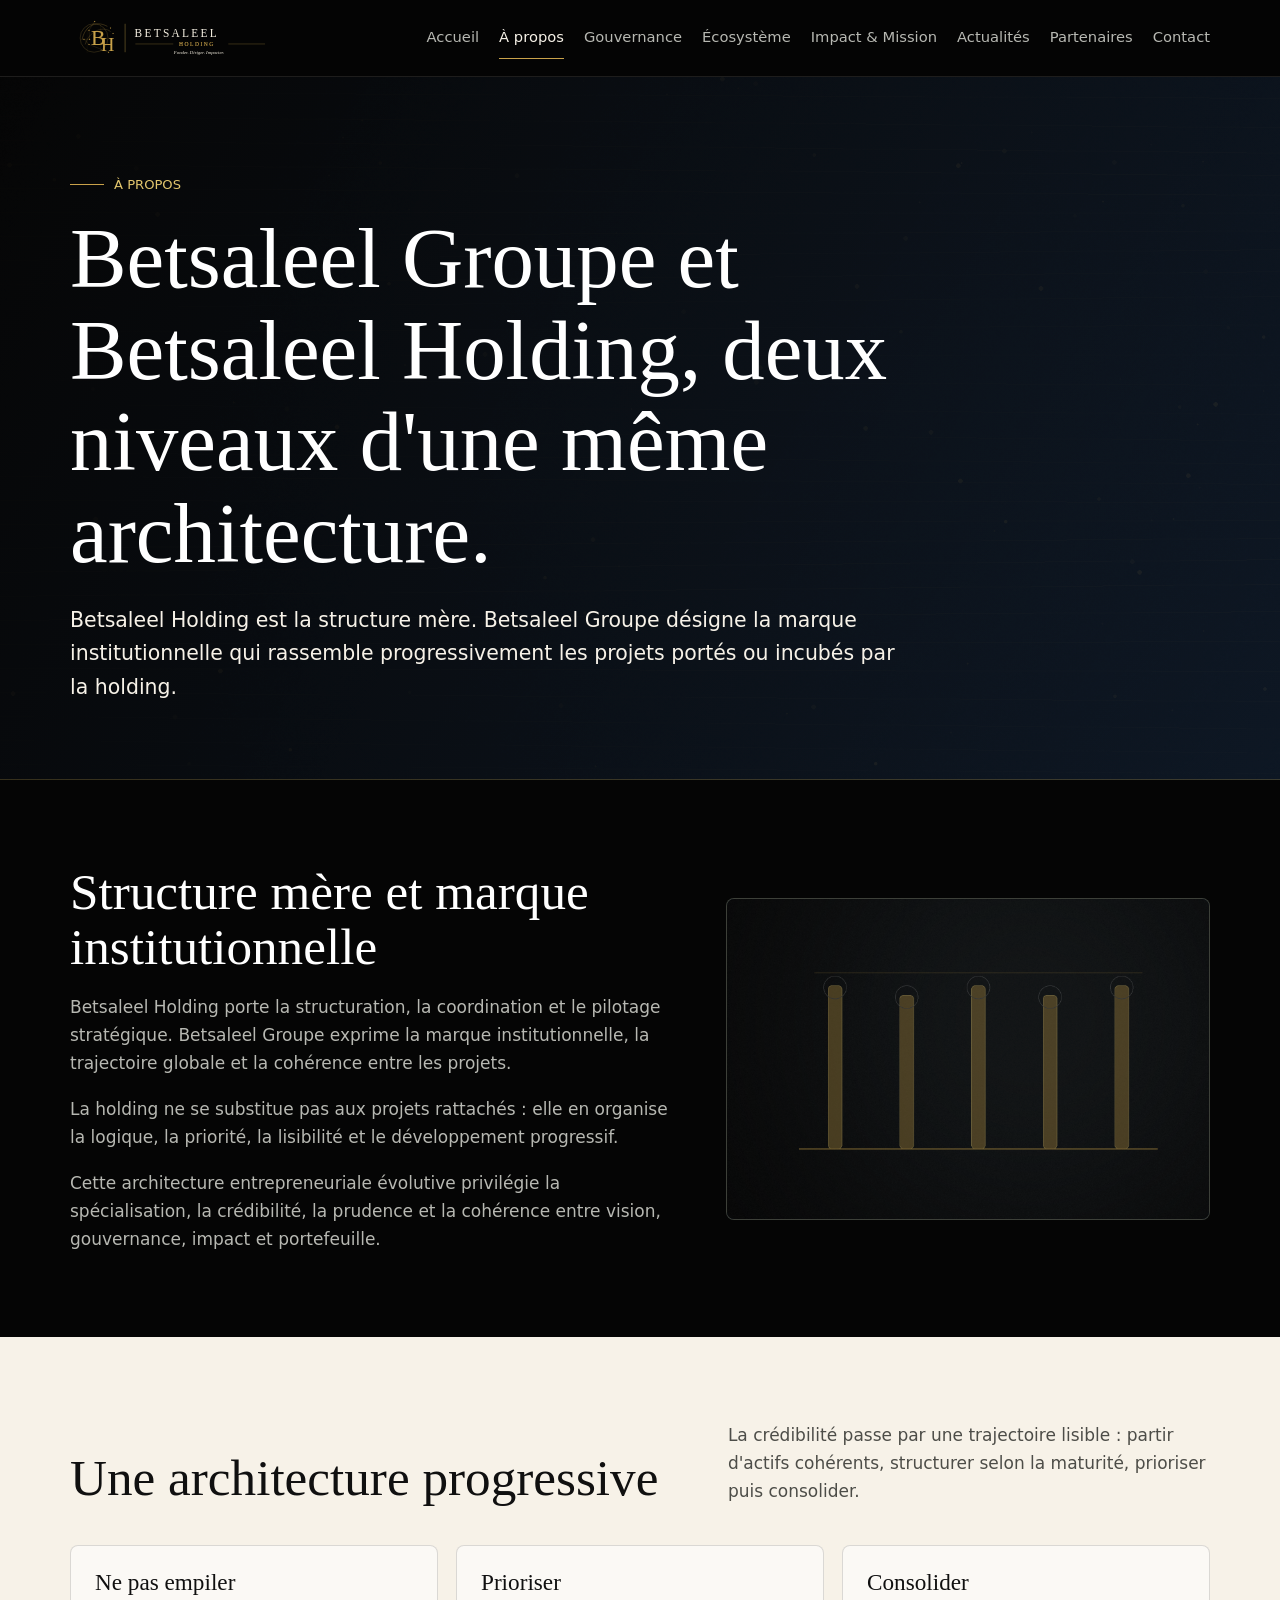
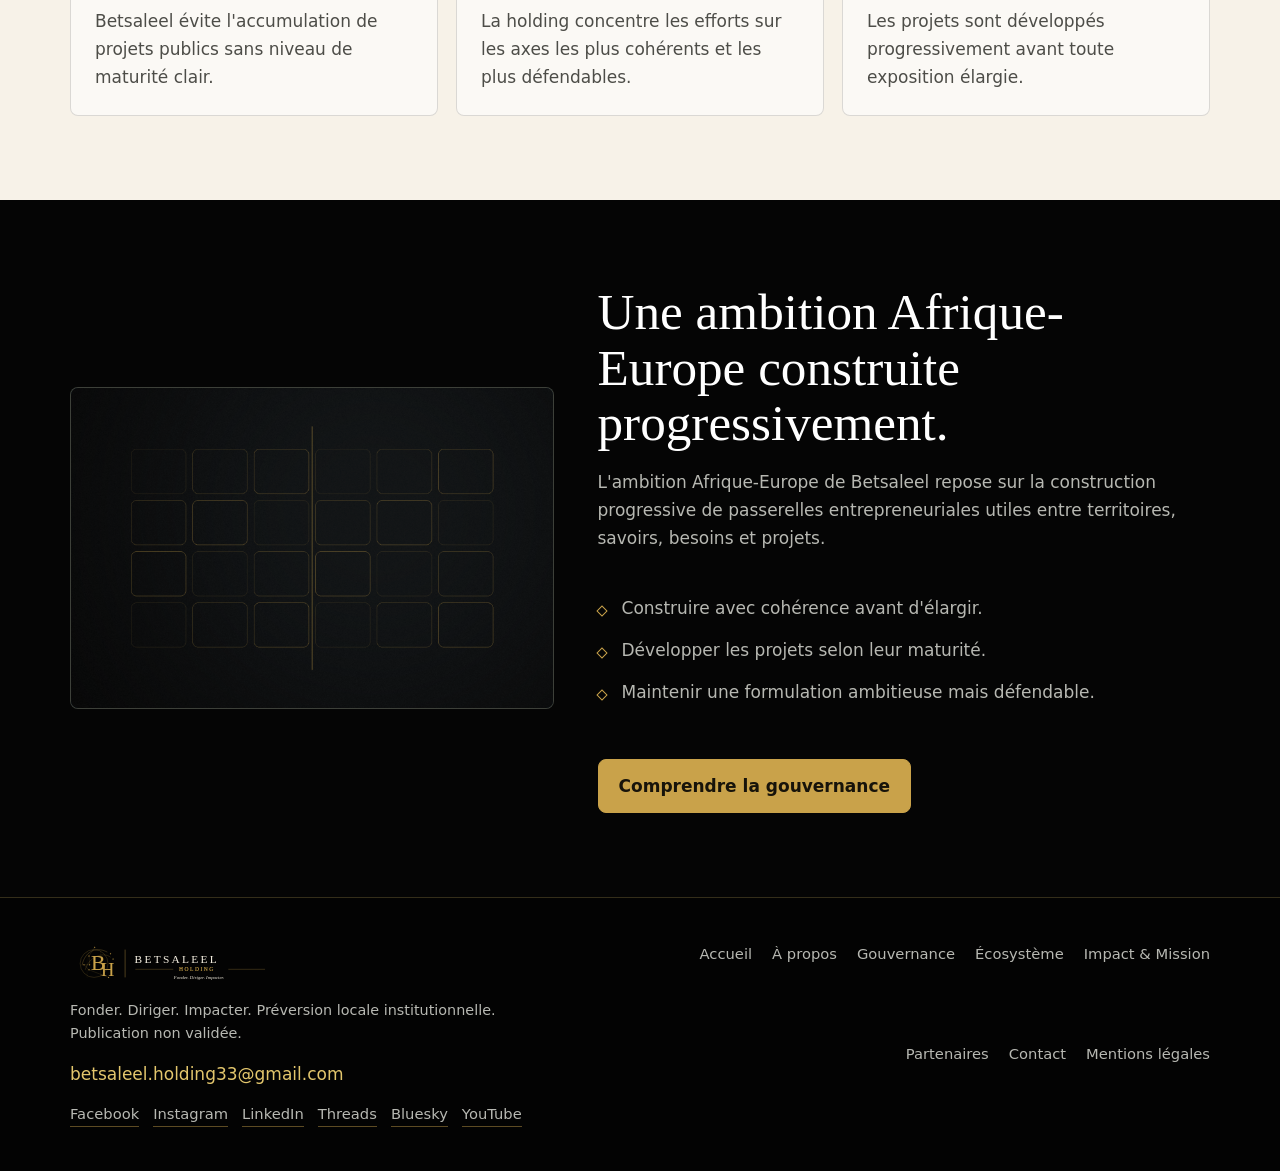
==== a-propos.html @ 2a0a74dc "Enhance Betsaleel institutional method and governance" ====
<!doctype html>
<html lang="fr">
<head>
  <meta charset="utf-8">
  <meta name="viewport" content="width=device-width, initial-scale=1">
  <meta name="robots" content="noindex, nofollow">
  <meta name="description" content="Presentation de Betsaleel Holding, structure mere, et de Betsaleel Groupe, marque institutionnelle rassemblant progressivement les projets portes ou incubes.">
  <title>À propos | Betsaleel Groupe & Holding</title>
  <link rel="icon" href="favicon.ico" sizes="any">
  <link rel="icon" type="image/png" sizes="32x32" href="assets/img/brand/favicon-32.png">
  <link rel="icon" type="image/png" sizes="48x48" href="assets/img/brand/favicon-48.png">
  <link rel="apple-touch-icon" href="assets/img/brand/apple-touch-icon.png">
  <meta property="og:type" content="website">
  <meta property="og:title" content="À propos | Betsaleel Groupe & Holding">
  <meta property="og:description" content="Presentation de Betsaleel Holding, structure mere, et de Betsaleel Groupe, marque institutionnelle rassemblant progressivement les projets portes ou incubes.">
  <meta property="og:image" content="assets/img/brand/og-image-betsaleel.png">
  <link rel="stylesheet" href="assets/css/style.css">
</head>
<body>
  <header class="site-header">
    <div class="nav-shell">
      <a class="brand brand-image" href="index.html" aria-label="Accueil Betsaleel Holding">
        <img class="brand-logo" src="assets/img/brand/betsaleel-logo-horizontal.svg" alt="Betsaleel Holding">
      </a>
      <button class="nav-toggle" type="button" aria-expanded="false" aria-controls="site-nav" aria-label="Ouvrir la navigation"><span></span></button>
      <nav class="site-nav" id="site-nav" aria-label="Navigation principale">
        <a href="index.html">Accueil</a>
        <a href="a-propos.html" aria-current="page">À propos</a>
        <a href="gouvernance.html">Gouvernance</a>
        <a href="ecosysteme.html">Écosystème</a>
        <a href="impact-mission.html">Impact & Mission</a>
        <a href="actualites.html">Actualités</a>
        <a href="partenaires.html">Partenaires</a>
        <a href="contact.html">Contact</a>
      </nav>
    </div>
  </header>
  <main>
    <section class="page-hero">
      <div class="page-hero-inner">
        <p class="eyebrow">À propos</p>
        <h1>Betsaleel Groupe et Betsaleel Holding, deux niveaux d'une même architecture.</h1>
        <p class="lead">Betsaleel Holding est la structure mère. Betsaleel Groupe désigne la marque institutionnelle qui rassemble progressivement les projets portés ou incubés par la holding.</p>
      </div>
    </section>
    <section class="section">
      <div class="section-inner split">
        <div class="stack">
          <h2>Structure mère et marque institutionnelle</h2>
          <p class="muted">Betsaleel Holding porte la structuration, la coordination et le pilotage stratégique. Betsaleel Groupe exprime la marque institutionnelle, la trajectoire globale et la cohérence entre les projets.</p>
          <p class="muted">La holding ne se substitue pas aux projets rattachés : elle en organise la logique, la priorité, la lisibilité et le développement progressif.</p>
          <p class="muted">Cette architecture entrepreneuriale évolutive privilégie la spécialisation, la crédibilité, la prudence et la cohérence entre vision, gouvernance, impact et portefeuille.</p>
        </div>
        <div class="visual"><img src="assets/img/betsaleel_gouvernance.png" alt="Illustration abstraite de gouvernance et de structure"></div>
      </div>
    </section>
    <section class="section light">
      <div class="section-inner">
        <div class="section-head">
          <h2>Une architecture progressive</h2>
          <p>La crédibilité passe par une trajectoire lisible : partir d'actifs cohérents, structurer selon la maturité, prioriser puis consolider.</p>
        </div>
        <div class="grid three">
          <article class="card"><h3>Ne pas empiler</h3><p class="muted">Betsaleel évite l'accumulation de projets publics sans niveau de maturité clair.</p></article>
          <article class="card"><h3>Prioriser</h3><p class="muted">La holding concentre les efforts sur les axes les plus cohérents et les plus défendables.</p></article>
          <article class="card"><h3>Consolider</h3><p class="muted">Les projets sont développés progressivement avant toute exposition élargie.</p></article>
        </div>
      </div>
    </section>
    <section class="section">
      <div class="section-inner split reverse">
        <div class="visual"><img src="assets/img/betsaleel_ecosysteme_abstrait_02.png" alt="Composition abstraite evoquant des passerelles entre territoires"></div>
        <div class="stack">
          <h2>Une ambition Afrique-Europe construite progressivement.</h2>
          <p class="muted">L'ambition Afrique-Europe de Betsaleel repose sur la construction progressive de passerelles entrepreneuriales utiles entre territoires, savoirs, besoins et projets.</p>
          <ul class="list">
            <li>Construire avec cohérence avant d'élargir.</li>
            <li>Développer les projets selon leur maturité.</li>
            <li>Maintenir une formulation ambitieuse mais défendable.</li>
          </ul>
          <div class="actions"><a class="button" href="gouvernance.html">Comprendre la gouvernance</a></div>
        </div>
      </div>
    </section>
  </main>
  <footer class="site-footer">
    <div class="footer-inner">
      <div class="footer-identity">
        <div class="brand brand-image">
          <img class="brand-logo" src="assets/img/brand/betsaleel-logo-horizontal.svg" alt="Betsaleel Holding">
        </div>
        <p class="small">Fonder. Diriger. Impacter. Préversion locale institutionnelle. Publication non validée.</p>
        <p class="footer-email"><a href="mailto:betsaleel.holding33@gmail.com">betsaleel.holding33@gmail.com</a></p>
        <nav class="social-links" aria-label="Réseaux sociaux Betsaleel Holding">
          <a href="https://www.facebook.com/profile.php?id=61575906321228" target="_blank" rel="noopener noreferrer">Facebook</a>
          <a href="https://www.instagram.com/betsaleel.holding/" target="_blank" rel="noopener noreferrer">Instagram</a>
          <a href="https://www.linkedin.com/in/betsaleel-holding-5149a2362/" target="_blank" rel="noopener noreferrer">LinkedIn</a>
          <a href="https://www.threads.com/@betsaleel.holding" target="_blank" rel="noopener noreferrer">Threads</a>
          <a href="https://bsky.app/profile/betsaleelholding33.bsky.social" target="_blank" rel="noopener noreferrer">Bluesky</a>
          <a href="https://www.youtube.com/@BETSALEELHOLDING" target="_blank" rel="noopener noreferrer">YouTube</a>
        </nav>
      </div>
      <nav class="footer-links" aria-label="Navigation de pied de page">
        <a href="index.html">Accueil</a>
        <a href="a-propos.html">À propos</a>
        <a href="gouvernance.html">Gouvernance</a>
        <a href="ecosysteme.html">Écosystème</a>
        <a href="impact-mission.html">Impact & Mission</a>
        <a href="partenaires.html">Partenaires</a>
        <a href="contact.html">Contact</a>
        <a href="mentions-legales.html">Mentions légales</a>
      </nav>
    </div>
  </footer>
  <script src="assets/js/main.js"></script>
</body>
</html>
---- assets/css/style.css ----
:root {
  --black: #050505;
  --graphite: #101114;
  --graphite-soft: #17191d;
  --gold: #c9a24a;
  --gold-light: #e3c66d;
  --ivory: #f7f2e8;
  --white: #ffffff;
  --silver: #b7b8b2;
  --sand: #d8c79a;
  --blue-night: #0e1a2a;
  --blue-sea: #12314a;
  --line: rgba(227, 198, 109, 0.22);
  --max: 1180px;
  --radius: 8px;
}

*,
*::before,
*::after {
  box-sizing: border-box;
}

html {
  scroll-behavior: smooth;
  width: 100%;
  max-width: 100%;
}

body {
  margin: 0;
  width: 100%;
  max-width: 100%;
  background: var(--black);
  color: var(--ivory);
  font-family: Inter, ui-sans-serif, system-ui, -apple-system, BlinkMacSystemFont, "Segoe UI", sans-serif;
  font-size: 17px;
  line-height: 1.65;
}

img {
  display: block;
  max-width: 100%;
}

a {
  color: inherit;
  text-decoration: none;
}

a:focus-visible,
button:focus-visible {
  outline: 2px solid var(--gold-light);
  outline-offset: 4px;
}

.site-header {
  position: sticky;
  top: 0;
  z-index: 20;
  border-bottom: 1px solid rgba(247, 242, 232, 0.1);
  background: rgba(5, 5, 5, 0.9);
  backdrop-filter: blur(18px);
}

.nav-shell {
  width: min(var(--max), 100%);
  min-height: 76px;
  margin: 0 auto;
  padding-inline: 20px;
  display: flex;
  align-items: center;
  justify-content: space-between;
  gap: 22px;
}

.brand {
  display: inline-flex;
  align-items: center;
  gap: 10px;
  min-width: 178px;
}

.brand-image {
  min-width: 210px;
}

.brand-logo {
  width: min(228px, 52vw);
  height: auto;
  max-height: 58px;
  object-fit: contain;
}

.brand strong {
  font-family: Georgia, "Times New Roman", serif;
  color: var(--white);
  font-size: 1.18rem;
  line-height: 1.1;
}

.brand span {
  color: var(--gold-light);
  font-size: 0.72rem;
  letter-spacing: 0;
  text-transform: uppercase;
}

.site-nav {
  display: flex;
  align-items: center;
  justify-content: flex-end;
  gap: 20px;
  min-width: 0;
  color: var(--silver);
  font-size: 0.92rem;
}

.site-nav a {
  padding: 8px 0;
  border-bottom: 1px solid transparent;
}

.site-nav a:hover,
.site-nav a[aria-current="page"] {
  color: var(--ivory);
  border-color: var(--gold);
}

.nav-toggle {
  display: none;
  width: 42px;
  height: 42px;
  border: 1px solid var(--line);
  border-radius: var(--radius);
  background: var(--graphite);
  color: var(--ivory);
  cursor: pointer;
}

.nav-toggle span,
.nav-toggle::before,
.nav-toggle::after {
  content: "";
  display: block;
  width: 18px;
  height: 2px;
  margin: 4px auto;
  background: var(--gold-light);
}

.hero {
  position: relative;
  min-height: calc(100svh - 76px);
  display: grid;
  align-items: center;
  overflow: hidden;
  border-bottom: 1px solid var(--line);
}

.hero::before {
  content: "";
  position: absolute;
  inset: 0;
  background:
    linear-gradient(90deg, rgba(5, 5, 5, 0.92), rgba(5, 5, 5, 0.58), rgba(5, 5, 5, 0.28)),
    linear-gradient(180deg, rgba(5, 5, 5, 0.2), rgba(5, 5, 5, 0.88)),
    var(--hero-image, none) center / cover no-repeat;
}

.hero-inner,
.page-hero-inner,
.section-inner {
  width: min(var(--max), 100%);
  margin: 0 auto;
  padding-inline: 20px;
  min-width: 0;
}

.hero-inner {
  position: relative;
  z-index: 1;
  padding: 84px 20px 104px;
}

.eyebrow {
  display: inline-flex;
  align-items: center;
  gap: 10px;
  margin: 0 0 18px;
  color: var(--gold-light);
  font-size: 0.82rem;
  text-transform: uppercase;
}

.eyebrow::before {
  content: "";
  width: 34px;
  height: 1px;
  background: var(--gold);
}

h1,
h2,
h3 {
  margin: 0;
  font-family: Georgia, "Times New Roman", serif;
  font-weight: 500;
  line-height: 1.08;
  color: var(--white);
  overflow-wrap: break-word;
}

h1 {
  max-width: 850px;
  font-size: clamp(2.6rem, 7vw, 5.3rem);
}

h2 {
  font-size: clamp(2rem, 4vw, 3.3rem);
}

h3 {
  font-size: 1.45rem;
}

p {
  margin: 0;
  overflow-wrap: break-word;
}

.lead {
  max-width: 760px;
  margin-top: 24px;
  color: var(--ivory);
  font-size: clamp(1.06rem, 2vw, 1.28rem);
}

.muted {
  color: var(--silver);
}

.actions {
  display: flex;
  flex-wrap: wrap;
  gap: 14px;
  margin-top: 34px;
  min-width: 0;
  max-width: 100%;
}

.button {
  display: inline-flex;
  align-items: center;
  justify-content: center;
  min-height: 48px;
  padding: 12px 20px;
  border: 1px solid var(--gold);
  border-radius: var(--radius);
  background: var(--gold);
  color: #17130a;
  font-weight: 700;
  text-align: center;
  overflow-wrap: anywhere;
  transition: background-color 180ms ease, border-color 180ms ease, color 180ms ease, transform 180ms ease;
}

.button.secondary {
  background: rgba(5, 5, 5, 0.42);
  color: var(--ivory);
}

.button:hover {
  border-color: var(--gold-light);
  background: var(--gold-light);
  color: #17130a;
  transform: translateY(-1px);
}

.page-hero {
  position: relative;
  overflow: hidden;
  border-bottom: 1px solid var(--line);
  background:
    linear-gradient(120deg, rgba(5, 5, 5, 0.95), rgba(14, 26, 42, 0.78)),
    var(--page-image, url("../img/betsaleel_texture_noir_or.png")) center / cover no-repeat;
}

.page-hero-inner {
  padding: 88px 20px 74px;
}

.page-hero .lead {
  max-width: 840px;
}

.section {
  padding: 84px 0;
}

.section.alt {
  background: var(--graphite);
}

.section.light {
  background: var(--ivory);
  color: #161616;
}

.section.light h2,
.section.light h3 {
  color: #101010;
}

.section.light .muted {
  color: #4d4d48;
}

.section-head {
  display: grid;
  grid-template-columns: minmax(0, 0.9fr) minmax(260px, 0.7fr);
  gap: 38px;
  align-items: end;
  margin-bottom: 40px;
  min-width: 0;
}

.section-head p {
  color: var(--silver);
}

.section.light .section-head p {
  color: #4d4d48;
}

.grid {
  display: grid;
  gap: 18px;
  min-width: 0;
}

.grid.three {
  grid-template-columns: repeat(3, minmax(0, 1fr));
}

.grid.two {
  grid-template-columns: repeat(2, minmax(0, 1fr));
}

.card,
.status-card {
  min-height: 100%;
  min-width: 0;
  border: 1px solid var(--line);
  border-radius: var(--radius);
  background: linear-gradient(180deg, rgba(255, 255, 255, 0.045), rgba(255, 255, 255, 0.018));
  padding: 24px;
  transition: border-color 180ms ease, transform 180ms ease, background-color 180ms ease;
}

.card:hover,
.status-card:hover {
  border-color: rgba(227, 198, 109, 0.42);
  transform: translateY(-2px);
}

.section.light .card,
.section.light .status-card {
  border-color: rgba(16, 16, 16, 0.14);
  background: rgba(255, 255, 255, 0.55);
}

.card img.icon {
  width: 42px;
  height: 42px;
  margin-bottom: 18px;
}

.card h3,
.status-card h3 {
  margin-bottom: 12px;
}

.status {
  display: inline-flex;
  width: fit-content;
  margin-bottom: 16px;
  padding: 5px 10px;
  border: 1px solid rgba(201, 162, 74, 0.45);
  border-radius: 999px;
  color: var(--gold-light);
  font-size: 0.78rem;
  text-transform: uppercase;
}

.section.light .status {
  color: #5c4613;
  background: rgba(201, 162, 74, 0.14);
}

.split {
  display: grid;
  grid-template-columns: minmax(0, 0.95fr) minmax(320px, 0.75fr);
  gap: 44px;
  align-items: center;
  min-width: 0;
}

.split.reverse {
  grid-template-columns: minmax(320px, 0.75fr) minmax(0, 0.95fr);
}

.visual {
  overflow: hidden;
  min-width: 0;
  border: 1px solid var(--line);
  border-radius: var(--radius);
  background: var(--blue-night);
}

.visual img {
  width: 100%;
  min-height: 320px;
  object-fit: cover;
}

.stack {
  display: grid;
  gap: 18px;
  min-width: 0;
}

.list {
  display: grid;
  gap: 14px;
  margin: 24px 0 0;
  padding: 0;
  list-style: none;
}

.list li {
  position: relative;
  padding-left: 24px;
  color: var(--silver);
}

.section.light .list li {
  color: #4d4d48;
}

.list li::before {
  content: "";
  position: absolute;
  top: 0.72em;
  left: 0;
  width: 8px;
  height: 8px;
  border: 1px solid var(--gold);
  transform: rotate(45deg);
}

.process {
  display: flex;
  flex-wrap: wrap;
  gap: 10px;
  margin: 18px 0 0;
  padding: 0;
  list-style: none;
  counter-reset: process;
}

.process li {
  counter-increment: process;
  display: inline-flex;
  align-items: center;
  gap: 9px;
  min-width: 0;
  padding: 8px 12px;
  border: 1px solid var(--line);
  border-radius: var(--radius);
  color: var(--ivory);
  background: rgba(255, 255, 255, 0.035);
  font-size: 0.92rem;
}

.process li::before {
  content: counter(process, decimal-leading-zero);
  color: var(--gold-light);
  font-size: 0.72rem;
}

.section.light .process li {
  border-color: rgba(16, 16, 16, 0.14);
  color: #161616;
  background: rgba(255, 255, 255, 0.55);
}

.callout {
  min-width: 0;
  border-left: 3px solid var(--gold);
  background: rgba(201, 162, 74, 0.08);
  padding: 24px;
}

.site-footer {
  border-top: 1px solid var(--line);
  background: #030303;
}

.footer-inner {
  width: min(var(--max), 100%);
  margin: 0 auto;
  padding: 44px 20px;
  display: grid;
  grid-template-columns: minmax(280px, 0.82fr) minmax(260px, 1fr);
  gap: 32px;
}

.footer-identity {
  display: grid;
  gap: 14px;
  min-width: 0;
}

.footer-email a {
  color: var(--gold-light);
  overflow-wrap: anywhere;
}

.footer-links {
  display: flex;
  flex-wrap: wrap;
  gap: 14px 20px;
  justify-content: flex-end;
  min-width: 0;
  color: var(--silver);
  font-size: 0.92rem;
}

.footer-links a:hover {
  color: var(--gold-light);
}

.social-links,
.social-panel {
  display: flex;
  flex-wrap: wrap;
  gap: 10px 14px;
  min-width: 0;
  max-width: 100%;
}

.social-links a,
.social-panel a {
  border-bottom: 1px solid rgba(201, 162, 74, 0.45);
  color: var(--silver);
  font-size: 0.92rem;
}

.social-links a:hover,
.social-panel a:hover {
  color: var(--gold-light);
  border-color: var(--gold-light);
}

.social-panel {
  padding-top: 4px;
}

.social-panel a {
  padding: 8px 0;
}

.legal-content {
  display: grid;
  gap: 18px;
  min-width: 0;
}

.legal-content h2 {
  font-size: clamp(1.45rem, 2vw, 2rem);
  margin-bottom: 12px;
}

.legal-content a {
  color: #5c4613;
  text-decoration: underline;
  text-underline-offset: 4px;
  overflow-wrap: anywhere;
}

.small {
  color: var(--silver);
  font-size: 0.9rem;
}

@media (max-width: 980px) {
  .nav-toggle {
    display: block;
  }

  .site-nav {
    position: absolute;
    top: 76px;
    left: 0;
    right: 0;
    display: none;
    flex-direction: column;
    align-items: flex-start;
    gap: 0;
    padding: 12px 20px 22px;
    border-bottom: 1px solid var(--line);
    background: rgba(5, 5, 5, 0.98);
  }

  .site-nav.is-open {
    display: flex;
  }

  .site-nav a {
    width: 100%;
    padding: 11px 0;
  }

  .section-head,
  .split,
  .split.reverse,
  .footer-inner {
    grid-template-columns: 1fr;
  }

  .footer-links {
    justify-content: flex-start;
  }

  .grid.three,
  .grid.two {
    grid-template-columns: repeat(2, minmax(0, 1fr));
  }
}

@media (max-width: 640px) {
  body {
    font-size: 16px;
  }

  .nav-shell,
  .hero-inner,
  .page-hero-inner,
  .section-inner,
  .footer-inner {
    width: 100%;
    padding-inline: 14px;
  }

  .hero {
    min-height: auto;
  }

  .hero-inner {
    padding: 72px 14px 84px;
  }

  .page-hero-inner {
    padding: 62px 14px;
  }

  .section {
    padding: 58px 0;
  }

  .grid.three,
  .grid.two {
    grid-template-columns: 1fr;
  }

  .button {
    width: 100%;
    max-width: 100%;
  }

  .brand-image {
    min-width: 0;
  }

  .brand-logo {
    width: min(198px, 58vw);
  }

  .visual img {
    min-height: 230px;
  }
}
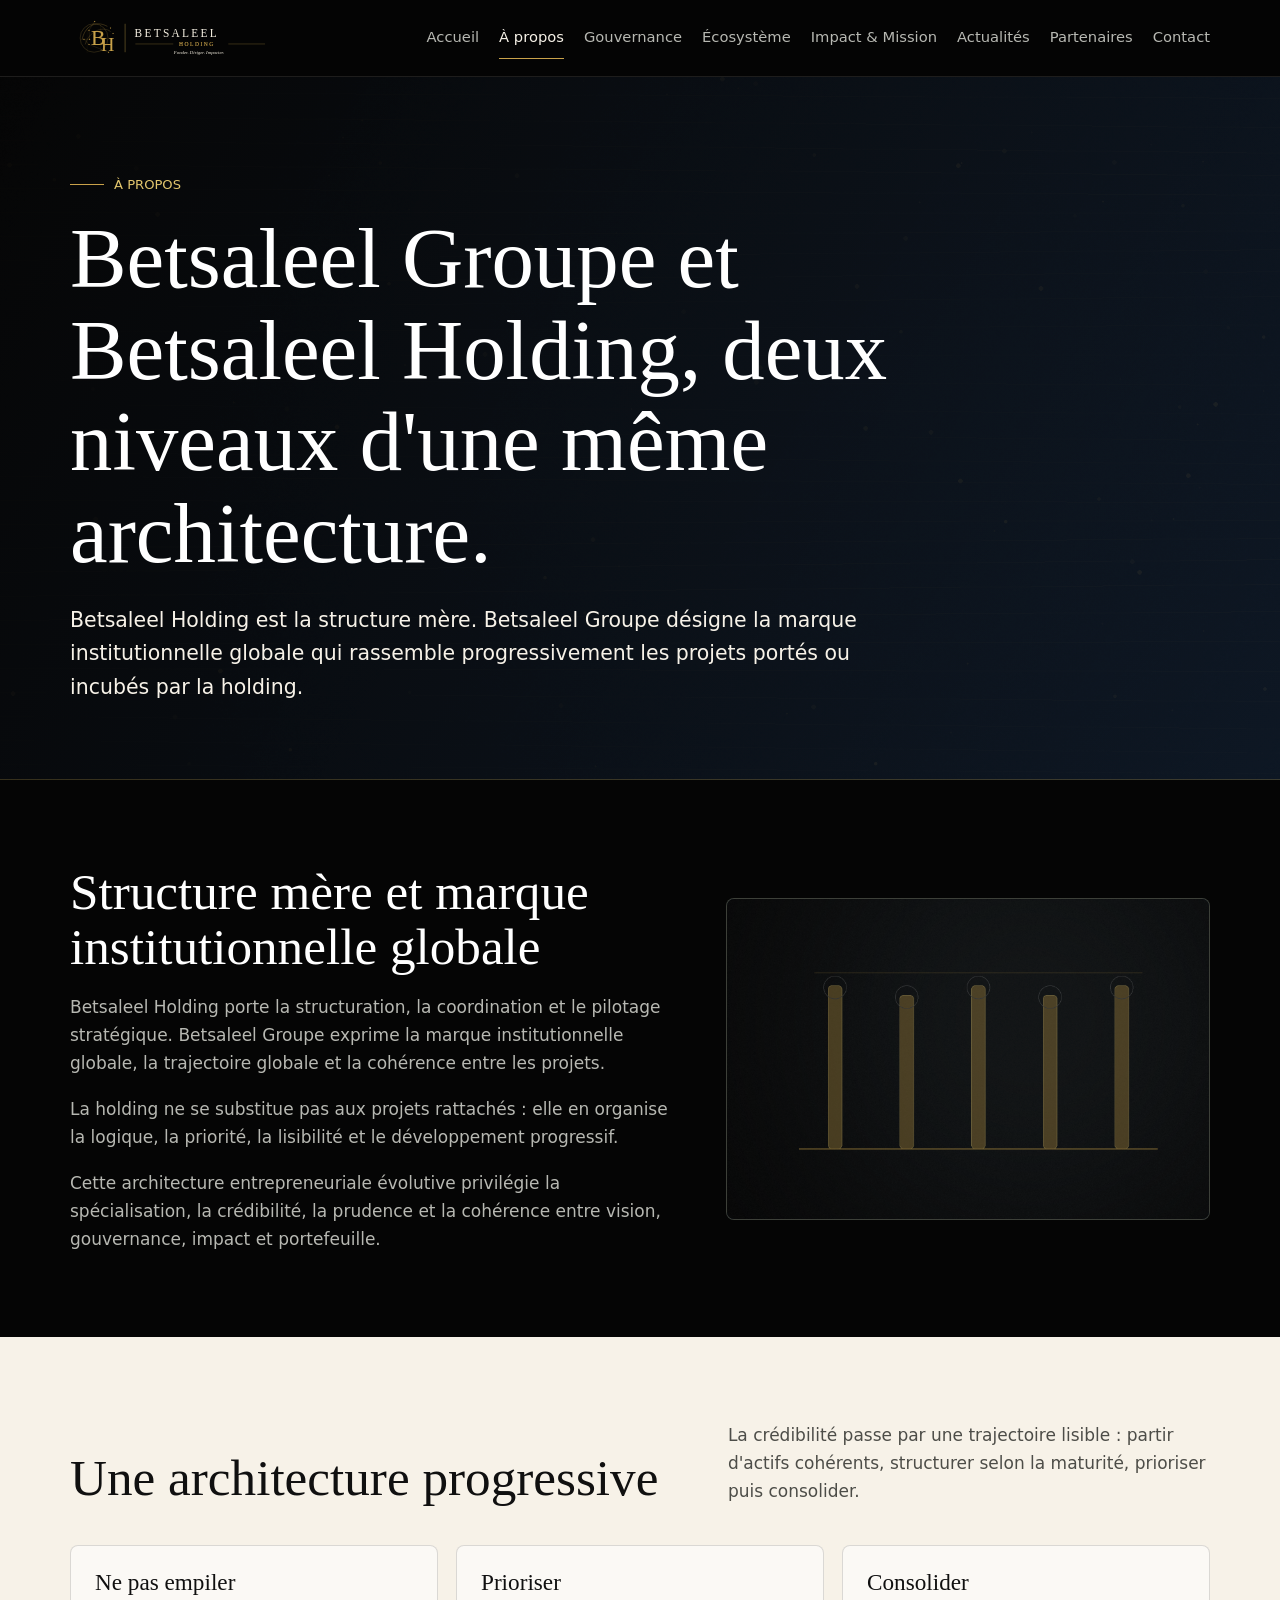
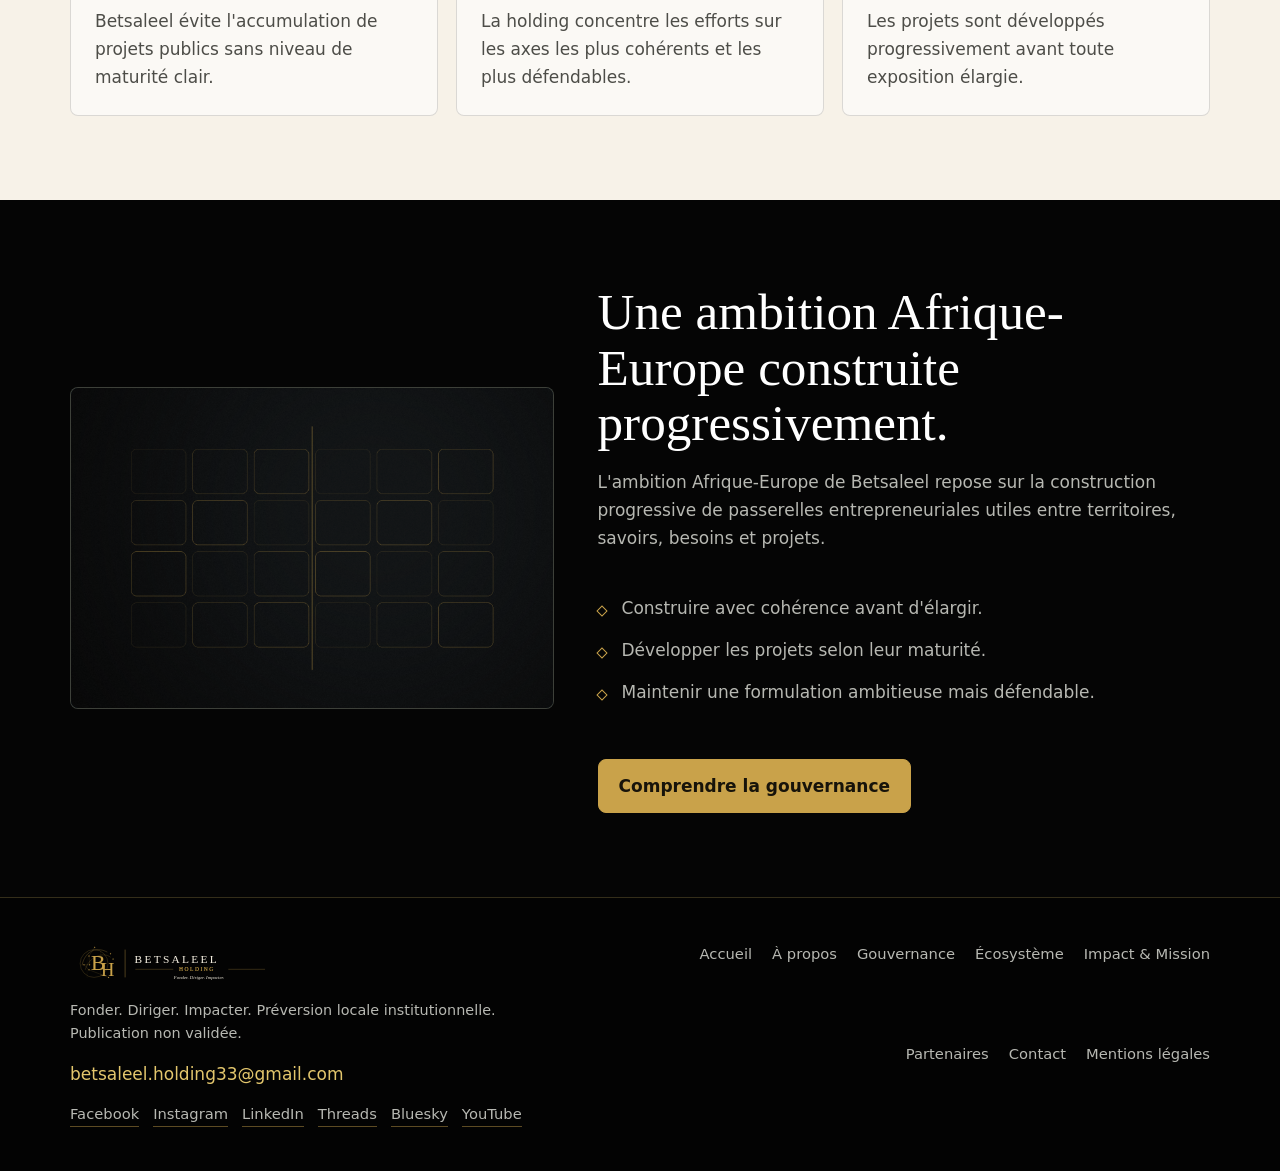
==== commit 4d725d92: "Align Betsaleel global institutional brand wording" ====
--- a/a-propos.html
+++ b/a-propos.html
@@ -4,7 +4,7 @@
   <meta charset="utf-8">
   <meta name="viewport" content="width=device-width, initial-scale=1">
   <meta name="robots" content="noindex, nofollow">
-  <meta name="description" content="Presentation de Betsaleel Holding, structure mere, et de Betsaleel Groupe, marque institutionnelle rassemblant progressivement les projets portes ou incubes.">
+  <meta name="description" content="Presentation de Betsaleel Holding, structure mere, et de Betsaleel Groupe, marque institutionnelle globale rassemblant progressivement les projets portes ou incubes.">
   <title>À propos | Betsaleel Groupe & Holding</title>
   <link rel="icon" href="favicon.ico" sizes="any">
   <link rel="icon" type="image/png" sizes="32x32" href="assets/img/brand/favicon-32.png">
@@ -12,7 +12,7 @@
   <link rel="apple-touch-icon" href="assets/img/brand/apple-touch-icon.png">
   <meta property="og:type" content="website">
   <meta property="og:title" content="À propos | Betsaleel Groupe & Holding">
-  <meta property="og:description" content="Presentation de Betsaleel Holding, structure mere, et de Betsaleel Groupe, marque institutionnelle rassemblant progressivement les projets portes ou incubes.">
+  <meta property="og:description" content="Presentation de Betsaleel Holding, structure mere, et de Betsaleel Groupe, marque institutionnelle globale rassemblant progressivement les projets portes ou incubes.">
   <meta property="og:image" content="assets/img/brand/og-image-betsaleel.png">
   <link rel="stylesheet" href="assets/css/style.css">
 </head>
@@ -40,14 +40,14 @@
       <div class="page-hero-inner">
         <p class="eyebrow">À propos</p>
         <h1>Betsaleel Groupe et Betsaleel Holding, deux niveaux d'une même architecture.</h1>
-        <p class="lead">Betsaleel Holding est la structure mère. Betsaleel Groupe désigne la marque institutionnelle qui rassemble progressivement les projets portés ou incubés par la holding.</p>
+        <p class="lead">Betsaleel Holding est la structure mère. Betsaleel Groupe désigne la marque institutionnelle globale qui rassemble progressivement les projets portés ou incubés par la holding.</p>
       </div>
     </section>
     <section class="section">
       <div class="section-inner split">
         <div class="stack">
-          <h2>Structure mère et marque institutionnelle</h2>
-          <p class="muted">Betsaleel Holding porte la structuration, la coordination et le pilotage stratégique. Betsaleel Groupe exprime la marque institutionnelle, la trajectoire globale et la cohérence entre les projets.</p>
+          <h2>Structure mère et marque institutionnelle globale</h2>
+          <p class="muted">Betsaleel Holding porte la structuration, la coordination et le pilotage stratégique. Betsaleel Groupe exprime la marque institutionnelle globale, la trajectoire globale et la cohérence entre les projets.</p>
           <p class="muted">La holding ne se substitue pas aux projets rattachés : elle en organise la logique, la priorité, la lisibilité et le développement progressif.</p>
           <p class="muted">Cette architecture entrepreneuriale évolutive privilégie la spécialisation, la crédibilité, la prudence et la cohérence entre vision, gouvernance, impact et portefeuille.</p>
         </div>
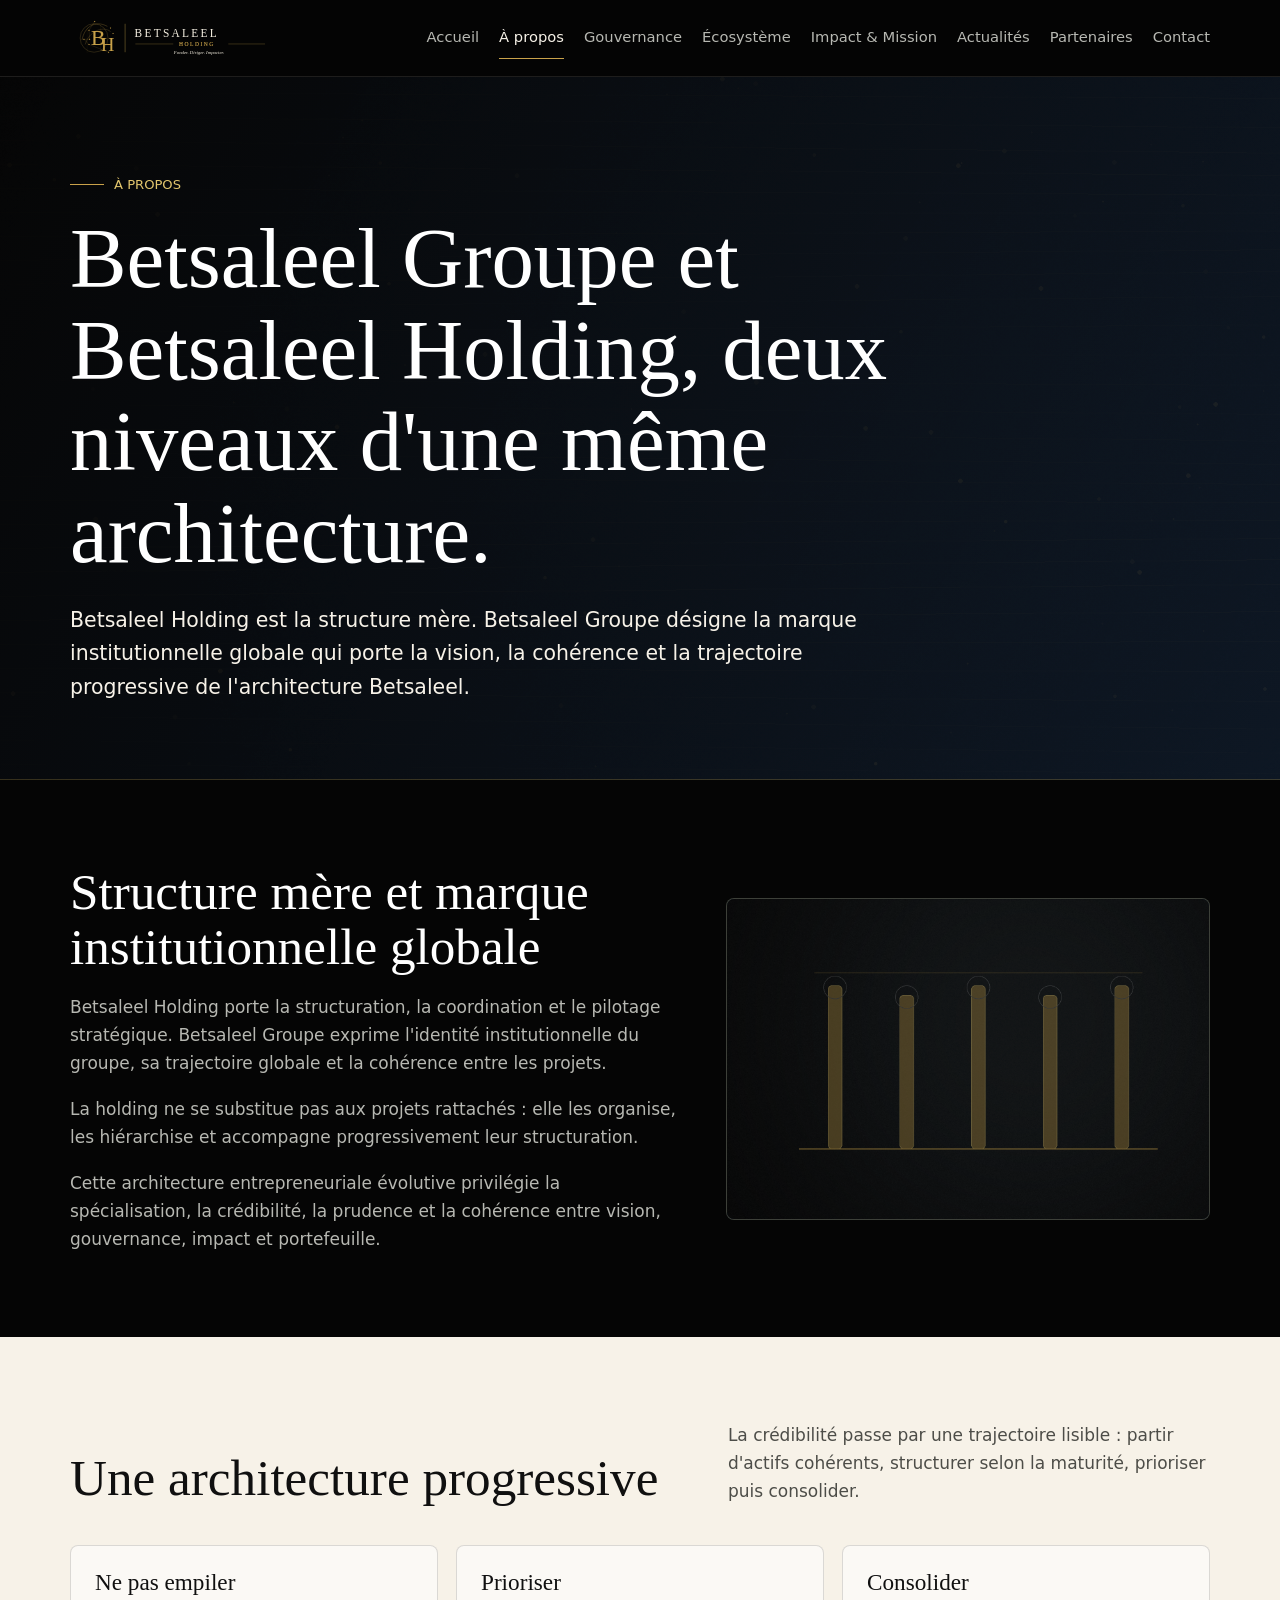
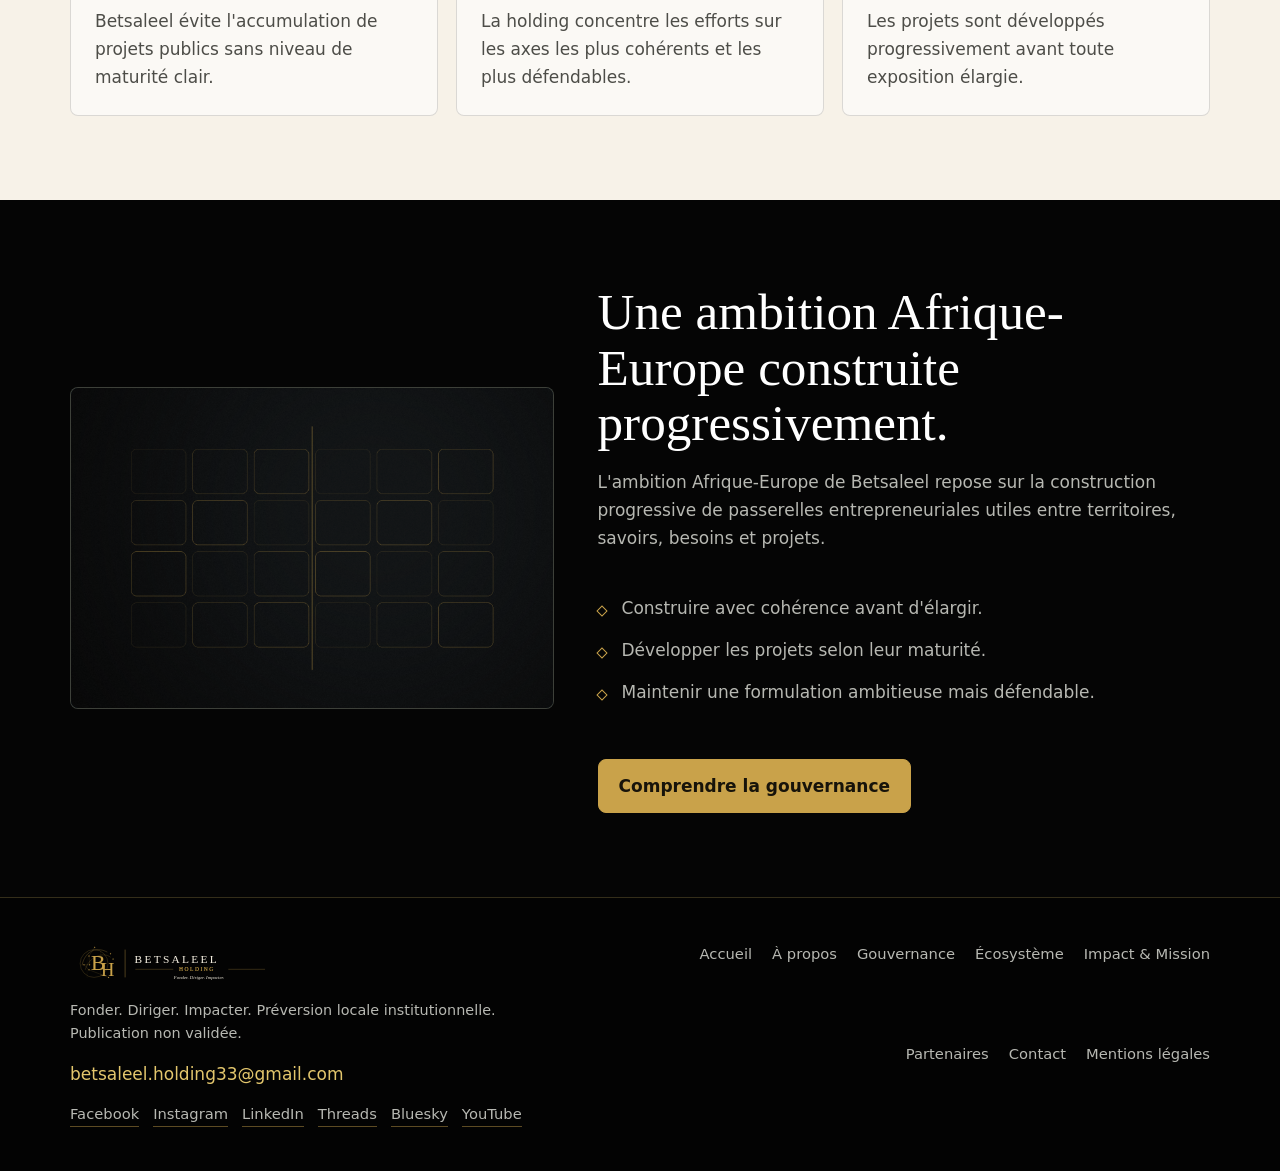
==== commit 3ed9398b: "Refine Betsaleel holding doctrine and public portfolio" ====
--- a/a-propos.html
+++ b/a-propos.html
@@ -4,7 +4,7 @@
   <meta charset="utf-8">
   <meta name="viewport" content="width=device-width, initial-scale=1">
   <meta name="robots" content="noindex, nofollow">
-  <meta name="description" content="Presentation de Betsaleel Holding, structure mere, et de Betsaleel Groupe, marque institutionnelle globale rassemblant progressivement les projets portes ou incubes.">
+  <meta name="description" content="Presentation de Betsaleel Holding, structure mere, et de Betsaleel Groupe, marque institutionnelle globale portant la vision et la coherence progressive de l'architecture Betsaleel.">
   <title>À propos | Betsaleel Groupe & Holding</title>
   <link rel="icon" href="favicon.ico" sizes="any">
   <link rel="icon" type="image/png" sizes="32x32" href="assets/img/brand/favicon-32.png">
@@ -12,7 +12,7 @@
   <link rel="apple-touch-icon" href="assets/img/brand/apple-touch-icon.png">
   <meta property="og:type" content="website">
   <meta property="og:title" content="À propos | Betsaleel Groupe & Holding">
-  <meta property="og:description" content="Presentation de Betsaleel Holding, structure mere, et de Betsaleel Groupe, marque institutionnelle globale rassemblant progressivement les projets portes ou incubes.">
+  <meta property="og:description" content="Presentation de Betsaleel Holding, structure mere, et de Betsaleel Groupe, marque institutionnelle globale portant la vision et la coherence progressive de l'architecture Betsaleel.">
   <meta property="og:image" content="assets/img/brand/og-image-betsaleel.png">
   <link rel="stylesheet" href="assets/css/style.css">
 </head>
@@ -40,15 +40,15 @@
       <div class="page-hero-inner">
         <p class="eyebrow">À propos</p>
         <h1>Betsaleel Groupe et Betsaleel Holding, deux niveaux d'une même architecture.</h1>
-        <p class="lead">Betsaleel Holding est la structure mère. Betsaleel Groupe désigne la marque institutionnelle globale qui rassemble progressivement les projets portés ou incubés par la holding.</p>
+        <p class="lead">Betsaleel Holding est la structure mère. Betsaleel Groupe désigne la marque institutionnelle globale qui porte la vision, la cohérence et la trajectoire progressive de l'architecture Betsaleel.</p>
       </div>
     </section>
     <section class="section">
       <div class="section-inner split">
         <div class="stack">
           <h2>Structure mère et marque institutionnelle globale</h2>
-          <p class="muted">Betsaleel Holding porte la structuration, la coordination et le pilotage stratégique. Betsaleel Groupe exprime la marque institutionnelle globale, la trajectoire globale et la cohérence entre les projets.</p>
-          <p class="muted">La holding ne se substitue pas aux projets rattachés : elle en organise la logique, la priorité, la lisibilité et le développement progressif.</p>
+          <p class="muted">Betsaleel Holding porte la structuration, la coordination et le pilotage stratégique. Betsaleel Groupe exprime l'identité institutionnelle du groupe, sa trajectoire globale et la cohérence entre les projets.</p>
+          <p class="muted">La holding ne se substitue pas aux projets rattachés : elle les organise, les hiérarchise et accompagne progressivement leur structuration.</p>
           <p class="muted">Cette architecture entrepreneuriale évolutive privilégie la spécialisation, la crédibilité, la prudence et la cohérence entre vision, gouvernance, impact et portefeuille.</p>
         </div>
         <div class="visual"><img src="assets/img/betsaleel_gouvernance.png" alt="Illustration abstraite de gouvernance et de structure"></div>
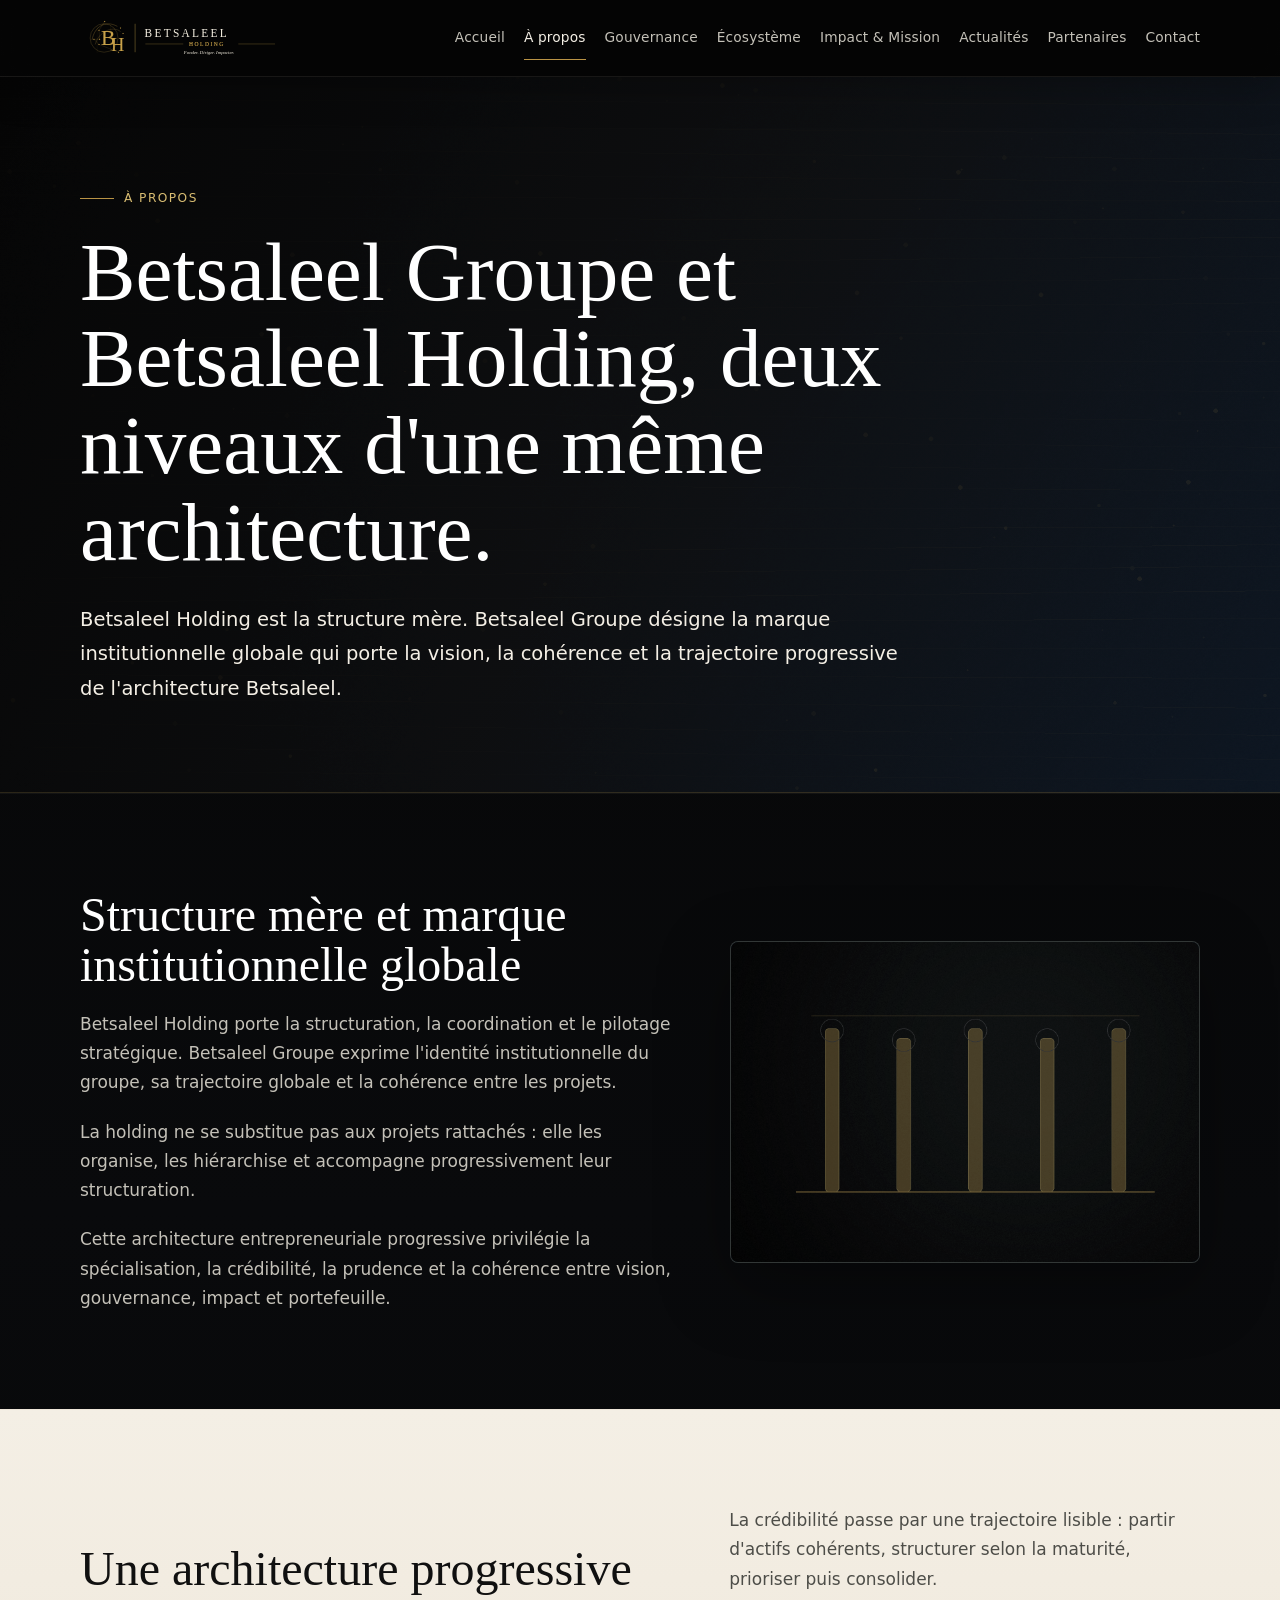
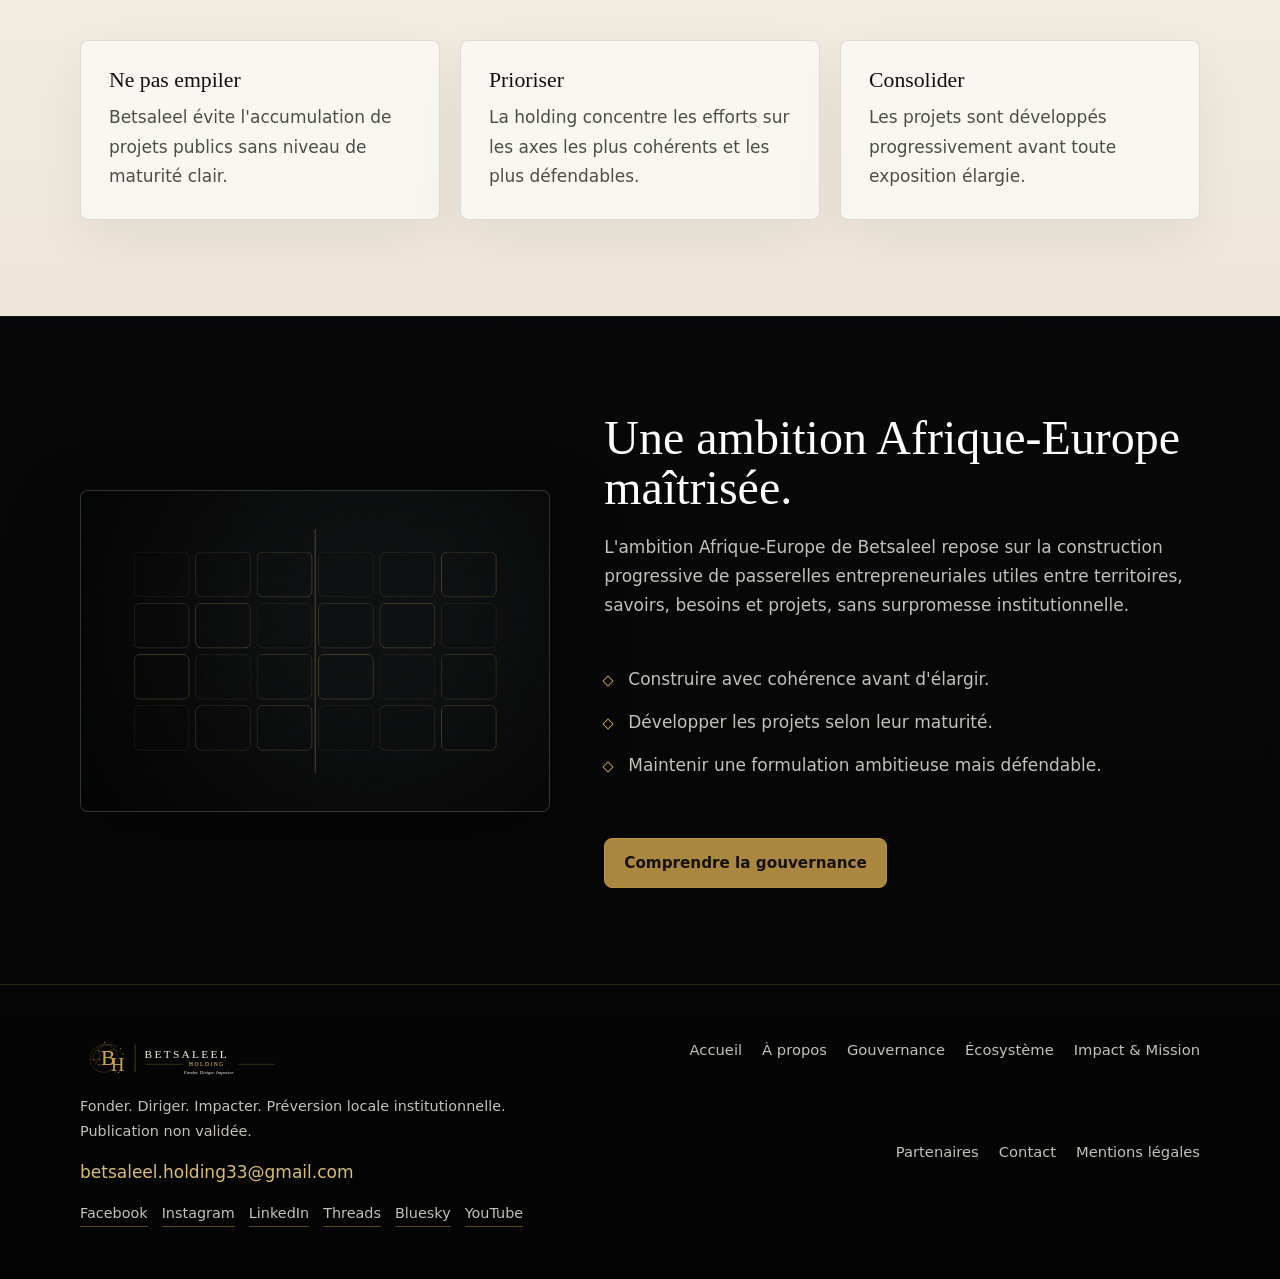
==== commit dda10644: "Enhance Betsaleel premium institutional interface" ====
--- a/a-propos.html
+++ b/a-propos.html
@@ -49,7 +49,7 @@
           <h2>Structure mère et marque institutionnelle globale</h2>
           <p class="muted">Betsaleel Holding porte la structuration, la coordination et le pilotage stratégique. Betsaleel Groupe exprime l'identité institutionnelle du groupe, sa trajectoire globale et la cohérence entre les projets.</p>
           <p class="muted">La holding ne se substitue pas aux projets rattachés : elle les organise, les hiérarchise et accompagne progressivement leur structuration.</p>
-          <p class="muted">Cette architecture entrepreneuriale évolutive privilégie la spécialisation, la crédibilité, la prudence et la cohérence entre vision, gouvernance, impact et portefeuille.</p>
+          <p class="muted">Cette architecture entrepreneuriale progressive privilégie la spécialisation, la crédibilité, la prudence et la cohérence entre vision, gouvernance, impact et portefeuille.</p>
         </div>
         <div class="visual"><img src="assets/img/betsaleel_gouvernance.png" alt="Illustration abstraite de gouvernance et de structure"></div>
       </div>
@@ -71,8 +71,8 @@
       <div class="section-inner split reverse">
         <div class="visual"><img src="assets/img/betsaleel_ecosysteme_abstrait_02.png" alt="Composition abstraite evoquant des passerelles entre territoires"></div>
         <div class="stack">
-          <h2>Une ambition Afrique-Europe construite progressivement.</h2>
-          <p class="muted">L'ambition Afrique-Europe de Betsaleel repose sur la construction progressive de passerelles entrepreneuriales utiles entre territoires, savoirs, besoins et projets.</p>
+          <h2>Une ambition Afrique-Europe maîtrisée.</h2>
+          <p class="muted">L'ambition Afrique-Europe de Betsaleel repose sur la construction progressive de passerelles entrepreneuriales utiles entre territoires, savoirs, besoins et projets, sans surpromesse institutionnelle.</p>
           <ul class="list">
             <li>Construire avec cohérence avant d'élargir.</li>
             <li>Développer les projets selon leur maturité.</li>
--- a/assets/css/style.css
+++ b/assets/css/style.css
@@ -1,18 +1,20 @@
 :root {
   --black: #050505;
-  --graphite: #101114;
-  --graphite-soft: #17191d;
-  --gold: #c9a24a;
-  --gold-light: #e3c66d;
-  --ivory: #f7f2e8;
+  --graphite: #0d0e10;
+  --graphite-soft: #15161a;
+  --gold: #b99345;
+  --gold-light: #d9bd72;
+  --ivory: #f4efe5;
   --white: #ffffff;
-  --silver: #b7b8b2;
+  --silver: #c4c1b8;
   --sand: #d8c79a;
   --blue-night: #0e1a2a;
   --blue-sea: #12314a;
-  --line: rgba(227, 198, 109, 0.22);
-  --max: 1180px;
+  --line: rgba(217, 189, 114, 0.18);
+  --line-soft: rgba(244, 239, 229, 0.08);
+  --max: 1160px;
   --radius: 8px;
+  --shadow-soft: 0 22px 70px rgba(0, 0, 0, 0.34);
 }
 
 *,
@@ -25,17 +27,21 @@
   scroll-behavior: smooth;
   width: 100%;
   max-width: 100%;
+  background: var(--black);
 }
 
 body {
   margin: 0;
   width: 100%;
   max-width: 100%;
-  background: var(--black);
+  background:
+    linear-gradient(180deg, #050505 0%, #090a0c 42%, #050505 100%);
   color: var(--ivory);
   font-family: Inter, ui-sans-serif, system-ui, -apple-system, BlinkMacSystemFont, "Segoe UI", sans-serif;
   font-size: 17px;
-  line-height: 1.65;
+  line-height: 1.72;
+  text-rendering: optimizeLegibility;
+  -webkit-font-smoothing: antialiased;
 }
 
 img {
@@ -46,6 +52,11 @@
 a {
   color: inherit;
   text-decoration: none;
+}
+
+::selection {
+  background: rgba(217, 189, 114, 0.28);
+  color: var(--white);
 }
 
 a:focus-visible,
@@ -58,9 +69,10 @@
   position: sticky;
   top: 0;
   z-index: 20;
-  border-bottom: 1px solid rgba(247, 242, 232, 0.1);
-  background: rgba(5, 5, 5, 0.9);
-  backdrop-filter: blur(18px);
+  border-bottom: 1px solid var(--line-soft);
+  background: rgba(5, 5, 5, 0.82);
+  backdrop-filter: blur(22px);
+  box-shadow: 0 10px 40px rgba(0, 0, 0, 0.24);
 }
 
 .nav-shell {
@@ -110,15 +122,17 @@
   display: flex;
   align-items: center;
   justify-content: flex-end;
-  gap: 20px;
+  gap: 19px;
   min-width: 0;
   color: var(--silver);
-  font-size: 0.92rem;
+  font-size: 0.86rem;
+  letter-spacing: 0.01em;
 }
 
 .site-nav a {
-  padding: 8px 0;
+  padding: 10px 0;
   border-bottom: 1px solid transparent;
+  transition: color 180ms ease, border-color 180ms ease;
 }
 
 .site-nav a:hover,
@@ -151,7 +165,7 @@
 
 .hero {
   position: relative;
-  min-height: calc(100svh - 76px);
+  min-height: min(860px, calc(100svh - 76px));
   display: grid;
   align-items: center;
   overflow: hidden;
@@ -163,9 +177,10 @@
   position: absolute;
   inset: 0;
   background:
-    linear-gradient(90deg, rgba(5, 5, 5, 0.92), rgba(5, 5, 5, 0.58), rgba(5, 5, 5, 0.28)),
-    linear-gradient(180deg, rgba(5, 5, 5, 0.2), rgba(5, 5, 5, 0.88)),
+    linear-gradient(90deg, rgba(5, 5, 5, 0.94), rgba(5, 5, 5, 0.66), rgba(5, 5, 5, 0.34)),
+    linear-gradient(180deg, rgba(5, 5, 5, 0.16), rgba(5, 5, 5, 0.91)),
     var(--hero-image, none) center / cover no-repeat;
+  transform: scale(1.012);
 }
 
 .hero-inner,
@@ -180,16 +195,17 @@
 .hero-inner {
   position: relative;
   z-index: 1;
-  padding: 84px 20px 104px;
+  padding: 96px 20px 112px;
 }
 
 .eyebrow {
   display: inline-flex;
   align-items: center;
   gap: 10px;
-  margin: 0 0 18px;
+  margin: 0 0 20px;
   color: var(--gold-light);
-  font-size: 0.82rem;
+  font-size: 0.76rem;
+  letter-spacing: 0.12em;
   text-transform: uppercase;
 }
 
@@ -206,22 +222,22 @@
   margin: 0;
   font-family: Georgia, "Times New Roman", serif;
   font-weight: 500;
-  line-height: 1.08;
+  line-height: 1.04;
   color: var(--white);
   overflow-wrap: break-word;
 }
 
 h1 {
-  max-width: 850px;
-  font-size: clamp(2.6rem, 7vw, 5.3rem);
+  max-width: 980px;
+  font-size: 5.2rem;
 }
 
 h2 {
-  font-size: clamp(2rem, 4vw, 3.3rem);
+  font-size: 3rem;
 }
 
 h3 {
-  font-size: 1.45rem;
+  font-size: 1.36rem;
 }
 
 p {
@@ -230,10 +246,11 @@
 }
 
 .lead {
-  max-width: 760px;
-  margin-top: 24px;
+  max-width: 790px;
+  margin-top: 28px;
   color: var(--ivory);
-  font-size: clamp(1.06rem, 2vw, 1.28rem);
+  font-size: 1.22rem;
+  line-height: 1.76;
 }
 
 .muted {
@@ -243,8 +260,8 @@
 .actions {
   display: flex;
   flex-wrap: wrap;
-  gap: 14px;
-  margin-top: 34px;
+  gap: 12px;
+  margin-top: 38px;
   min-width: 0;
   max-width: 100%;
 }
@@ -253,26 +270,28 @@
   display: inline-flex;
   align-items: center;
   justify-content: center;
-  min-height: 48px;
-  padding: 12px 20px;
+  min-height: 46px;
+  padding: 11px 19px;
   border: 1px solid var(--gold);
   border-radius: var(--radius);
-  background: var(--gold);
-  color: #17130a;
-  font-weight: 700;
+  background: rgba(185, 147, 69, 0.92);
+  color: #161209;
+  font-weight: 650;
+  font-size: 0.95rem;
   text-align: center;
   overflow-wrap: anywhere;
   transition: background-color 180ms ease, border-color 180ms ease, color 180ms ease, transform 180ms ease;
 }
 
 .button.secondary {
-  background: rgba(5, 5, 5, 0.42);
+  background: rgba(5, 5, 5, 0.2);
   color: var(--ivory);
+  border-color: rgba(244, 239, 229, 0.3);
 }
 
 .button:hover {
   border-color: var(--gold-light);
-  background: var(--gold-light);
+  background: rgba(217, 189, 114, 0.96);
   color: #17130a;
   transform: translateY(-1px);
 }
@@ -282,12 +301,12 @@
   overflow: hidden;
   border-bottom: 1px solid var(--line);
   background:
-    linear-gradient(120deg, rgba(5, 5, 5, 0.95), rgba(14, 26, 42, 0.78)),
+    linear-gradient(120deg, rgba(5, 5, 5, 0.96), rgba(13, 14, 16, 0.88), rgba(14, 26, 42, 0.7)),
     var(--page-image, url("../img/betsaleel_texture_noir_or.png")) center / cover no-repeat;
 }
 
 .page-hero-inner {
-  padding: 88px 20px 74px;
+  padding: 102px 20px 86px;
 }
 
 .page-hero .lead {
@@ -295,15 +314,16 @@
 }
 
 .section {
-  padding: 84px 0;
+  padding: 96px 0;
+  border-top: 1px solid rgba(244, 239, 229, 0.045);
 }
 
 .section.alt {
-  background: var(--graphite);
+  background: linear-gradient(180deg, #0d0e10, #111216);
 }
 
 .section.light {
-  background: var(--ivory);
+  background: linear-gradient(180deg, #f4efe5, #eee6d9);
   color: #161616;
 }
 
@@ -319,9 +339,9 @@
 .section-head {
   display: grid;
   grid-template-columns: minmax(0, 0.9fr) minmax(260px, 0.7fr);
-  gap: 38px;
+  gap: 44px;
   align-items: end;
-  margin-bottom: 40px;
+  margin-bottom: 46px;
   min-width: 0;
 }
 
@@ -335,7 +355,7 @@
 
 .grid {
   display: grid;
-  gap: 18px;
+  gap: 20px;
   min-width: 0;
 }
 
@@ -353,21 +373,40 @@
   min-width: 0;
   border: 1px solid var(--line);
   border-radius: var(--radius);
-  background: linear-gradient(180deg, rgba(255, 255, 255, 0.045), rgba(255, 255, 255, 0.018));
-  padding: 24px;
-  transition: border-color 180ms ease, transform 180ms ease, background-color 180ms ease;
+  background:
+    linear-gradient(180deg, rgba(255, 255, 255, 0.048), rgba(255, 255, 255, 0.018));
+  padding: 28px;
+  box-shadow: inset 0 1px 0 rgba(255, 255, 255, 0.035);
+  transition: border-color 200ms ease, transform 200ms ease, background-color 200ms ease, box-shadow 200ms ease;
 }
 
 .card:hover,
 .status-card:hover {
-  border-color: rgba(227, 198, 109, 0.42);
-  transform: translateY(-2px);
+  border-color: rgba(217, 189, 114, 0.42);
+  transform: translateY(-3px);
+  box-shadow: var(--shadow-soft);
 }
 
 .section.light .card,
 .section.light .status-card {
-  border-color: rgba(16, 16, 16, 0.14);
-  background: rgba(255, 255, 255, 0.55);
+  border-color: rgba(16, 16, 16, 0.12);
+  background: rgba(255, 255, 255, 0.62);
+  box-shadow: 0 18px 54px rgba(16, 16, 16, 0.06);
+}
+
+.method-card,
+.portfolio-grid .status-card {
+  position: relative;
+  overflow: hidden;
+}
+
+.method-card::after,
+.portfolio-grid .status-card::after {
+  content: "";
+  position: absolute;
+  inset: auto 28px 0;
+  height: 1px;
+  background: linear-gradient(90deg, transparent, rgba(217, 189, 114, 0.54), transparent);
 }
 
 .card img.icon {
@@ -389,7 +428,8 @@
   border: 1px solid rgba(201, 162, 74, 0.45);
   border-radius: 999px;
   color: var(--gold-light);
-  font-size: 0.78rem;
+  font-size: 0.72rem;
+  letter-spacing: 0.08em;
   text-transform: uppercase;
 }
 
@@ -401,7 +441,7 @@
 .split {
   display: grid;
   grid-template-columns: minmax(0, 0.95fr) minmax(320px, 0.75fr);
-  gap: 44px;
+  gap: 54px;
   align-items: center;
   min-width: 0;
 }
@@ -416,17 +456,19 @@
   border: 1px solid var(--line);
   border-radius: var(--radius);
   background: var(--blue-night);
+  box-shadow: var(--shadow-soft);
 }
 
 .visual img {
   width: 100%;
   min-height: 320px;
   object-fit: cover;
+  filter: saturate(0.82) contrast(1.04);
 }
 
 .stack {
   display: grid;
-  gap: 18px;
+  gap: 20px;
   min-width: 0;
 }
 
@@ -462,8 +504,8 @@
 .process {
   display: flex;
   flex-wrap: wrap;
-  gap: 10px;
-  margin: 18px 0 0;
+  gap: 12px;
+  margin: 20px 0 0;
   padding: 0;
   list-style: none;
   counter-reset: process;
@@ -473,14 +515,15 @@
   counter-increment: process;
   display: inline-flex;
   align-items: center;
-  gap: 9px;
-  min-width: 0;
-  padding: 8px 12px;
+  gap: 10px;
+  min-width: 0;
+  padding: 10px 13px;
   border: 1px solid var(--line);
   border-radius: var(--radius);
   color: var(--ivory);
-  background: rgba(255, 255, 255, 0.035);
+  background: rgba(255, 255, 255, 0.032);
   font-size: 0.92rem;
+  line-height: 1.35;
 }
 
 .process li::before {
@@ -495,22 +538,39 @@
   background: rgba(255, 255, 255, 0.55);
 }
 
+.governance-process {
+  display: grid;
+  grid-template-columns: repeat(2, minmax(0, 1fr));
+}
+
+.governance-process li {
+  align-items: flex-start;
+  padding: 15px;
+}
+
 .callout {
   min-width: 0;
   border-left: 3px solid var(--gold);
-  background: rgba(201, 162, 74, 0.08);
-  padding: 24px;
+  background:
+    linear-gradient(135deg, rgba(185, 147, 69, 0.12), rgba(255, 255, 255, 0.025));
+  padding: 28px;
+  box-shadow: inset 0 1px 0 rgba(255, 255, 255, 0.035);
+}
+
+.premium-callout {
+  border-left-width: 1px;
+  border-top: 1px solid var(--line);
 }
 
 .site-footer {
   border-top: 1px solid var(--line);
-  background: #030303;
+  background: linear-gradient(180deg, #050505, #030303);
 }
 
 .footer-inner {
   width: min(var(--max), 100%);
   margin: 0 auto;
-  padding: 44px 20px;
+  padding: 52px 20px;
   display: grid;
   grid-template-columns: minmax(280px, 0.82fr) minmax(260px, 1fr);
   gap: 32px;
@@ -554,7 +614,8 @@
 .social-panel a {
   border-bottom: 1px solid rgba(201, 162, 74, 0.45);
   color: var(--silver);
-  font-size: 0.92rem;
+  font-size: 0.9rem;
+  transition: color 180ms ease, border-color 180ms ease;
 }
 
 .social-links a:hover,
@@ -578,7 +639,7 @@
 }
 
 .legal-content h2 {
-  font-size: clamp(1.45rem, 2vw, 2rem);
+  font-size: 1.85rem;
   margin-bottom: 12px;
 }
 
@@ -594,7 +655,48 @@
   font-size: 0.9rem;
 }
 
+.js-enhanced [data-reveal] {
+  opacity: 1;
+  transform: none;
+  transition: transform 450ms ease;
+}
+
+.js-enhanced [data-reveal].is-visible {
+  opacity: 1;
+  transform: translateY(0);
+}
+
+@media (prefers-reduced-motion: reduce) {
+  html {
+    scroll-behavior: auto;
+  }
+
+  *,
+  *::before,
+  *::after {
+    transition-duration: 1ms !important;
+    animation-duration: 1ms !important;
+  }
+
+  .js-enhanced [data-reveal] {
+    opacity: 1;
+    transform: none;
+  }
+}
+
 @media (max-width: 980px) {
+  h1 {
+    font-size: 4.1rem;
+  }
+
+  h2 {
+    font-size: 2.55rem;
+  }
+
+  .lead {
+    font-size: 1.15rem;
+  }
+
   .nav-toggle {
     display: block;
   }
@@ -637,11 +739,35 @@
   .grid.two {
     grid-template-columns: repeat(2, minmax(0, 1fr));
   }
+
+  .governance-process {
+    grid-template-columns: 1fr;
+  }
 }
 
 @media (max-width: 640px) {
   body {
     font-size: 16px;
+  }
+
+  h1 {
+    font-size: 2.72rem;
+  }
+
+  h2 {
+    font-size: 2.04rem;
+  }
+
+  h3 {
+    font-size: 1.28rem;
+  }
+
+  .lead {
+    font-size: 1.06rem;
+  }
+
+  .legal-content h2 {
+    font-size: 1.5rem;
   }
 
   .nav-shell,
@@ -658,15 +784,15 @@
   }
 
   .hero-inner {
-    padding: 72px 14px 84px;
+    padding: 70px 14px 78px;
   }
 
   .page-hero-inner {
-    padding: 62px 14px;
+    padding: 66px 14px 62px;
   }
 
   .section {
-    padding: 58px 0;
+    padding: 62px 0;
   }
 
   .grid.three,
@@ -690,4 +816,10 @@
   .visual img {
     min-height: 230px;
   }
-}
+
+  .card,
+  .status-card,
+  .callout {
+    padding: 22px;
+  }
+}
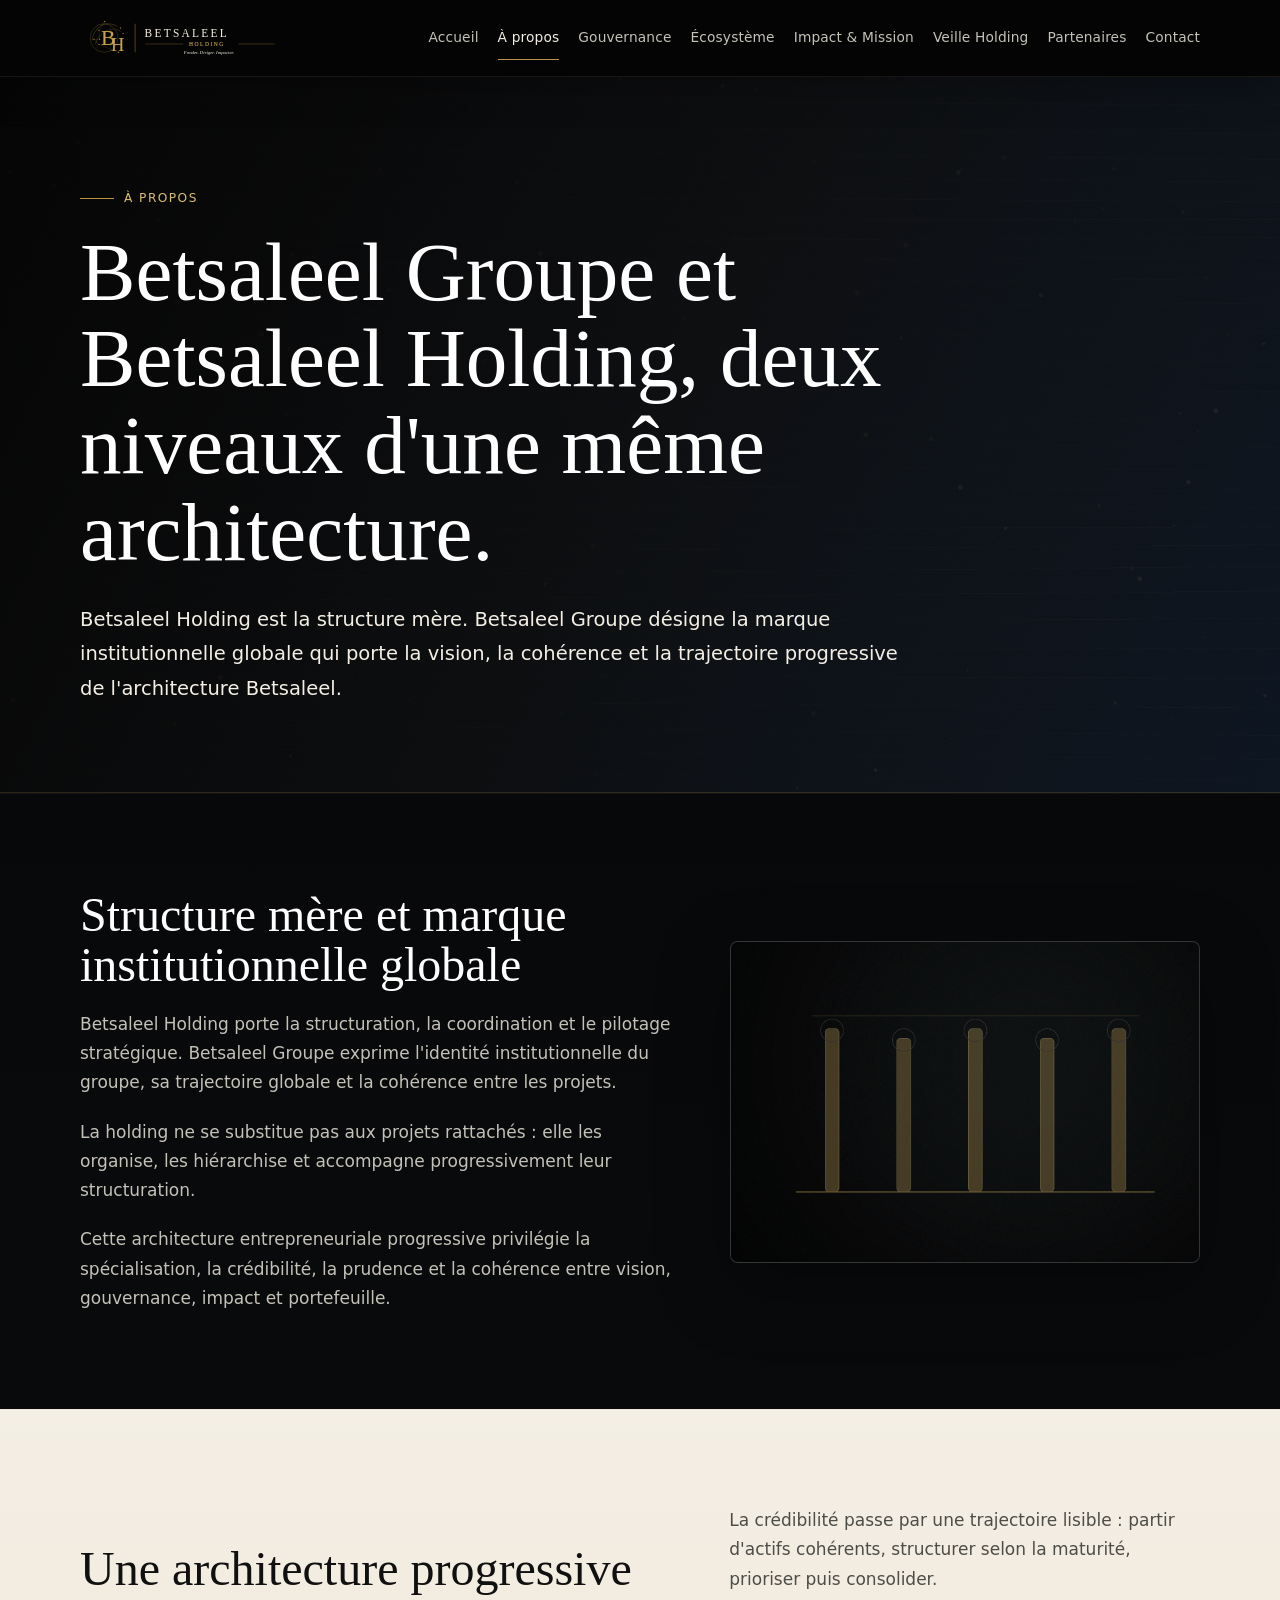
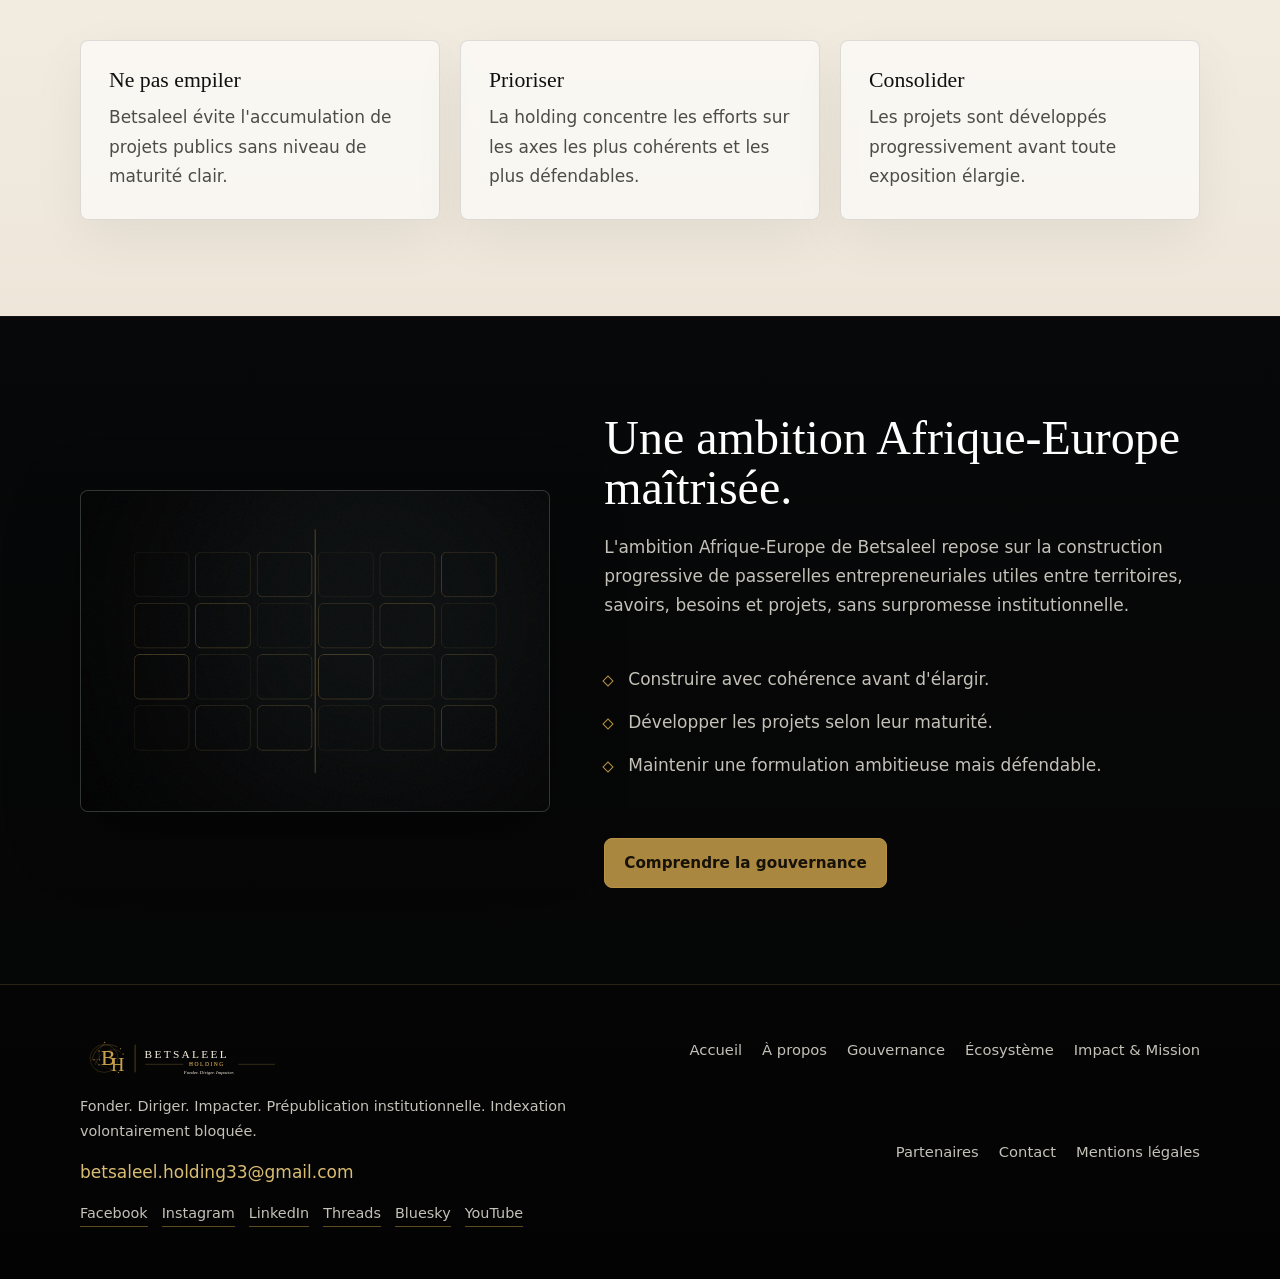
==== commit 31327a91: "Prepare Betsaleel holding watch page structure" ====
--- a/a-propos.html
+++ b/a-propos.html
@@ -29,7 +29,7 @@
         <a href="gouvernance.html">Gouvernance</a>
         <a href="ecosysteme.html">Écosystème</a>
         <a href="impact-mission.html">Impact & Mission</a>
-        <a href="actualites.html">Actualités</a>
+        <a href="actualites.html">Veille Holding</a>
         <a href="partenaires.html">Partenaires</a>
         <a href="contact.html">Contact</a>
       </nav>
@@ -89,7 +89,7 @@
         <div class="brand brand-image">
           <img class="brand-logo" src="assets/img/brand/betsaleel-logo-horizontal.svg" alt="Betsaleel Holding">
         </div>
-        <p class="small">Fonder. Diriger. Impacter. Préversion locale institutionnelle. Publication non validée.</p>
+        <p class="small">Fonder. Diriger. Impacter. Prépublication institutionnelle. Indexation volontairement bloquée.</p>
         <p class="footer-email"><a href="mailto:betsaleel.holding33@gmail.com">betsaleel.holding33@gmail.com</a></p>
         <nav class="social-links" aria-label="Réseaux sociaux Betsaleel Holding">
           <a href="https://www.facebook.com/profile.php?id=61575906321228" target="_blank" rel="noopener noreferrer">Facebook</a>
--- a/assets/css/style.css
+++ b/assets/css/style.css
@@ -296,6 +296,41 @@
   transform: translateY(-1px);
 }
 
+.info-ticker {
+  border-bottom: 1px solid var(--line);
+  background: rgba(13, 14, 16, 0.96);
+  color: var(--ivory);
+}
+
+.info-ticker[hidden],
+.info-ticker.is-inactive {
+  display: none;
+}
+
+.info-ticker-inner {
+  width: min(var(--max), 100%);
+  margin: 0 auto;
+  padding: 12px 20px;
+  display: flex;
+  flex-wrap: wrap;
+  gap: 10px 16px;
+  align-items: center;
+  min-width: 0;
+}
+
+.info-ticker-label {
+  color: var(--gold-light);
+  font-size: 0.72rem;
+  letter-spacing: 0.08em;
+  text-transform: uppercase;
+}
+
+.info-ticker-text {
+  min-width: 0;
+  color: var(--silver);
+  overflow-wrap: anywhere;
+}
+
 .page-hero {
   position: relative;
   overflow: hidden;
@@ -562,6 +597,52 @@
   border-top: 1px solid var(--line);
 }
 
+.watch-section .callout {
+  align-self: stretch;
+  display: grid;
+  align-items: center;
+}
+
+.watch-grid {
+  align-items: stretch;
+}
+
+.watch-card h3 {
+  max-width: 18rem;
+}
+
+.watch-note,
+.watch-state {
+  min-width: 0;
+  border: 1px solid var(--line);
+  border-radius: var(--radius);
+  background:
+    linear-gradient(180deg, rgba(255, 255, 255, 0.05), rgba(255, 255, 255, 0.02));
+  padding: 30px;
+  box-shadow: inset 0 1px 0 rgba(255, 255, 255, 0.035);
+}
+
+.section.light .watch-note,
+.section.light .watch-state {
+  border-color: rgba(16, 16, 16, 0.12);
+  background: rgba(255, 255, 255, 0.62);
+  box-shadow: 0 18px 54px rgba(16, 16, 16, 0.06);
+}
+
+.watch-note h3,
+.watch-state h2 {
+  margin-bottom: 14px;
+}
+
+.watch-note p {
+  margin: 0;
+  color: var(--silver);
+}
+
+.section.light .watch-note p {
+  color: #4d4d48;
+}
+
 .site-footer {
   border-top: 1px solid var(--line);
   background: linear-gradient(180deg, #050505, #030303);
@@ -674,8 +755,8 @@
   *,
   *::before,
   *::after {
-    transition-duration: 1ms !important;
-    animation-duration: 1ms !important;
+    transition: none !important;
+    animation: none !important;
   }
 
   .js-enhanced [data-reveal] {
@@ -819,7 +900,9 @@
 
   .card,
   .status-card,
-  .callout {
+  .callout,
+  .watch-note,
+  .watch-state {
     padding: 22px;
   }
 }
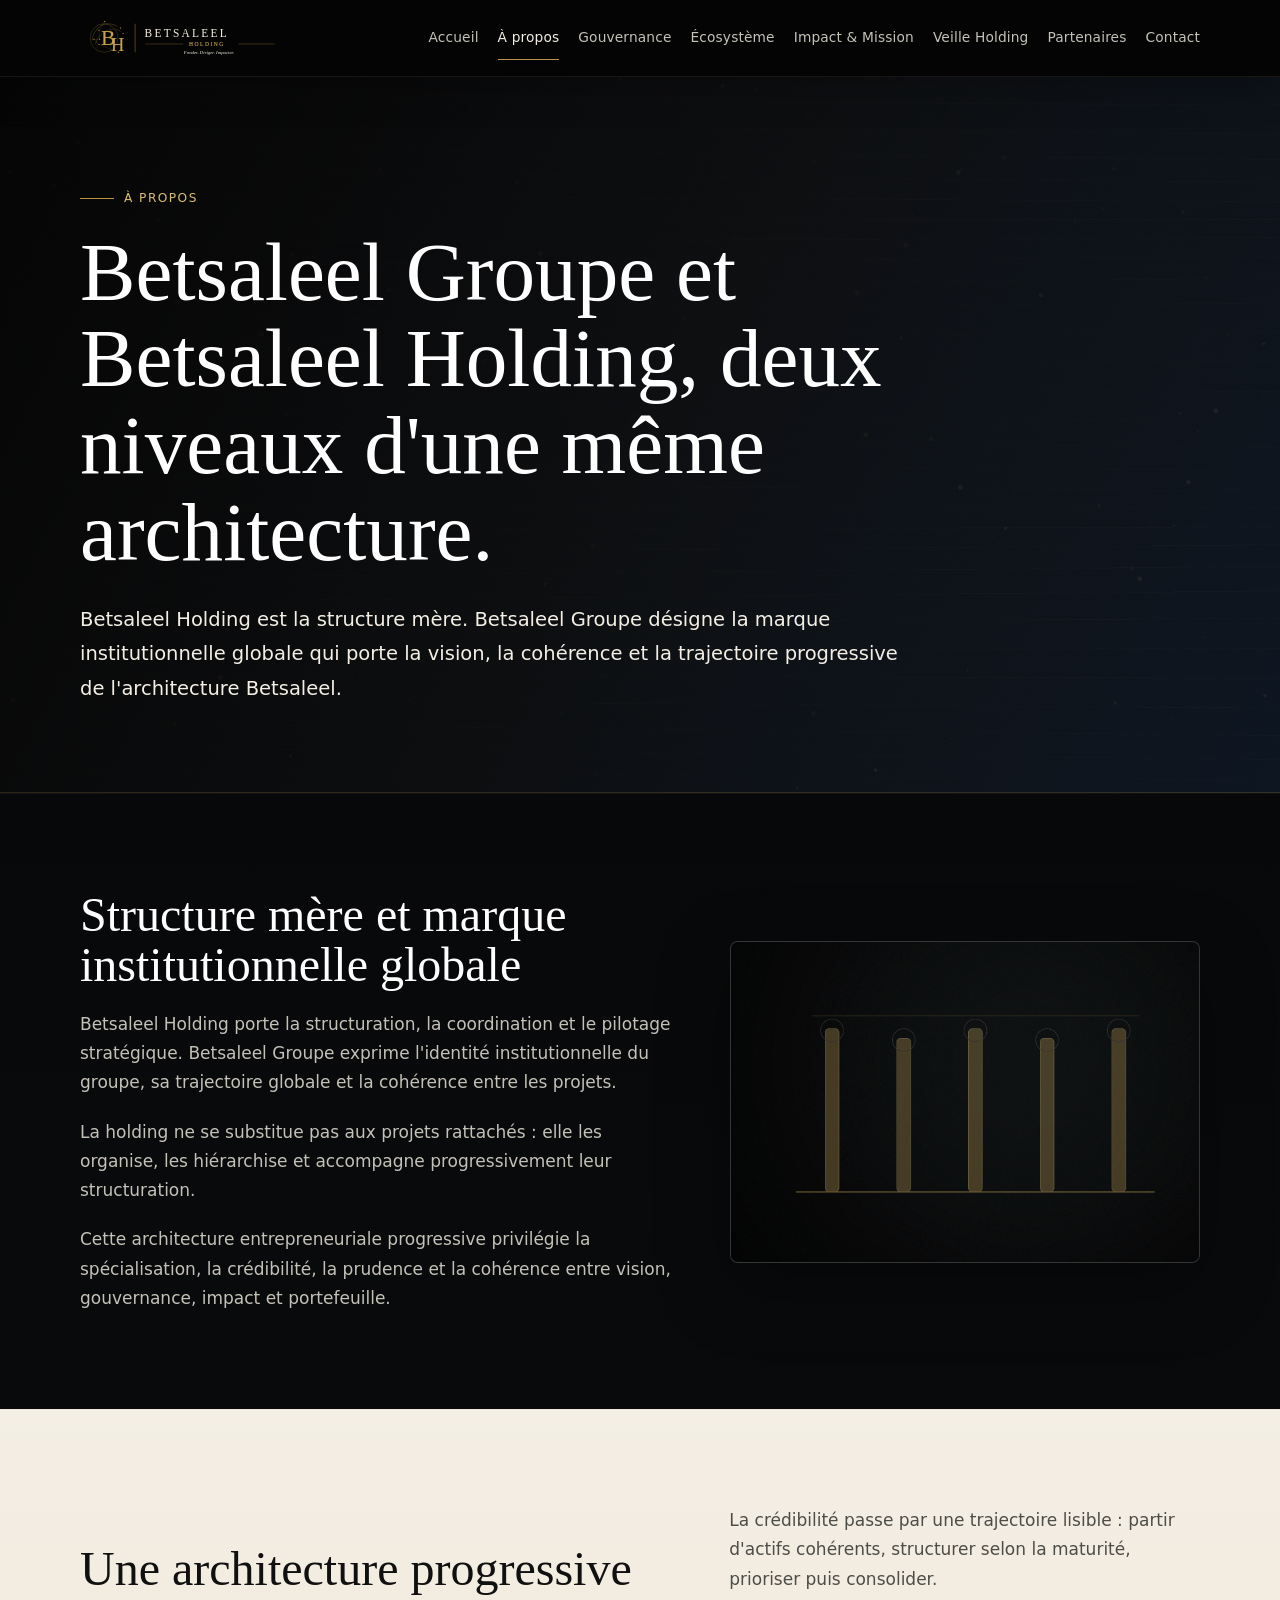
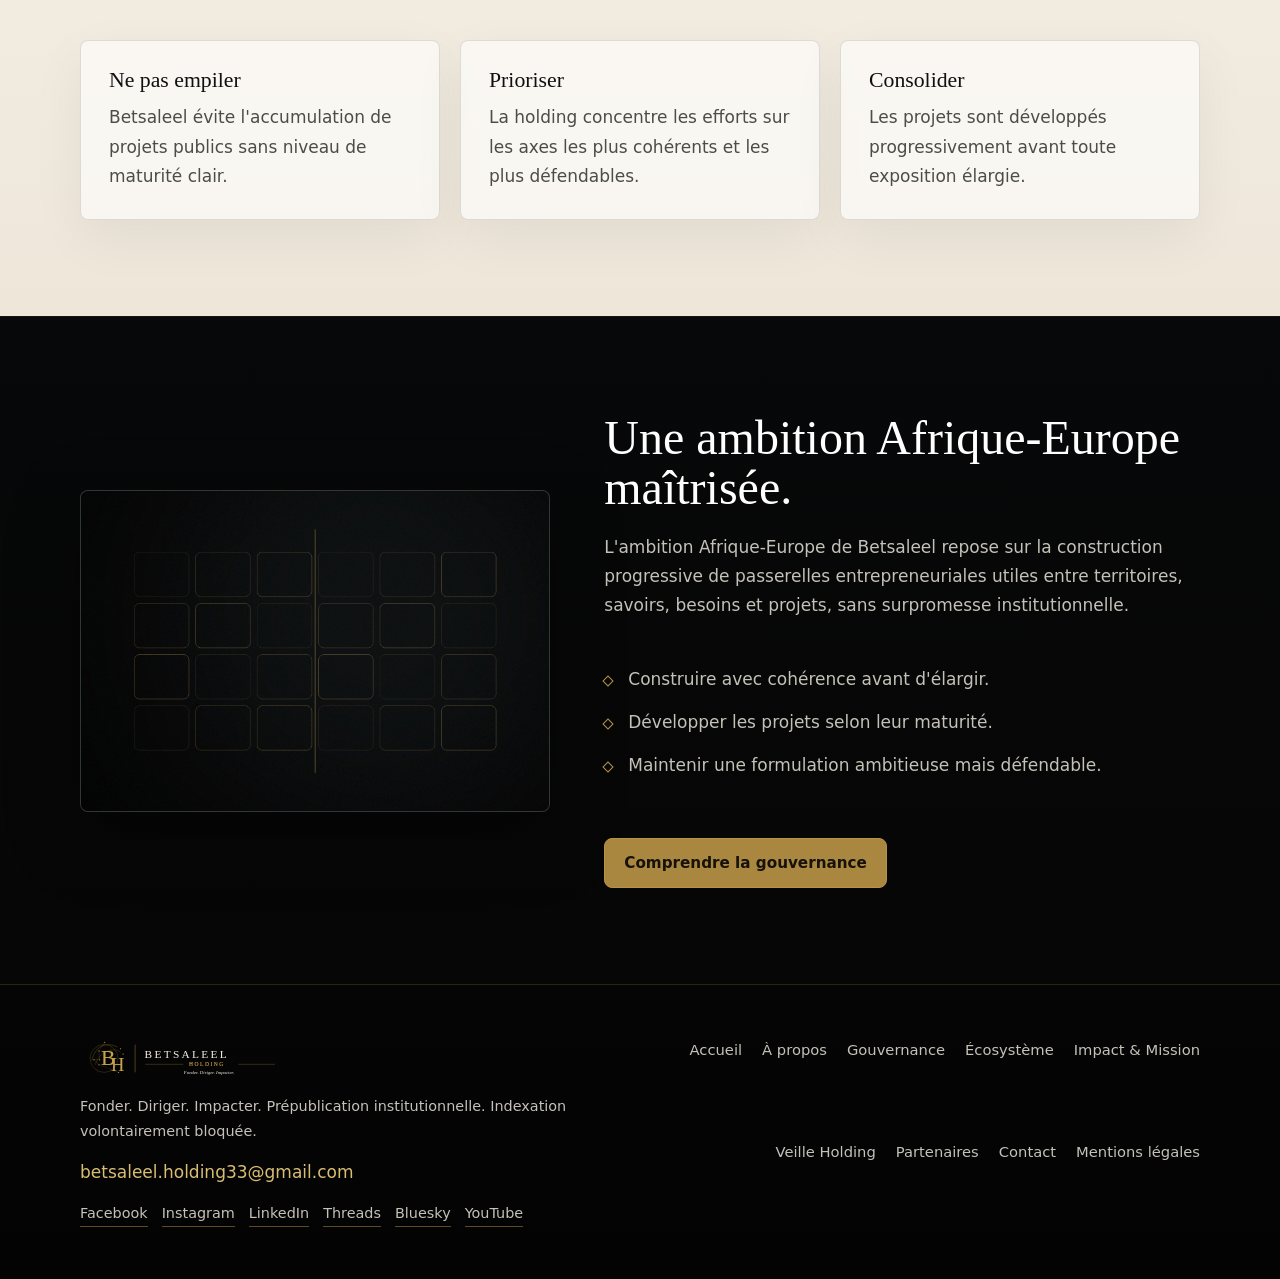
==== commit 6780ba22: "Polish Betsaleel holding watch page copy" ====
--- a/a-propos.html
+++ b/a-propos.html
@@ -106,6 +106,7 @@
         <a href="gouvernance.html">Gouvernance</a>
         <a href="ecosysteme.html">Écosystème</a>
         <a href="impact-mission.html">Impact & Mission</a>
+        <a href="actualites.html">Veille Holding</a>
         <a href="partenaires.html">Partenaires</a>
         <a href="contact.html">Contact</a>
         <a href="mentions-legales.html">Mentions légales</a>
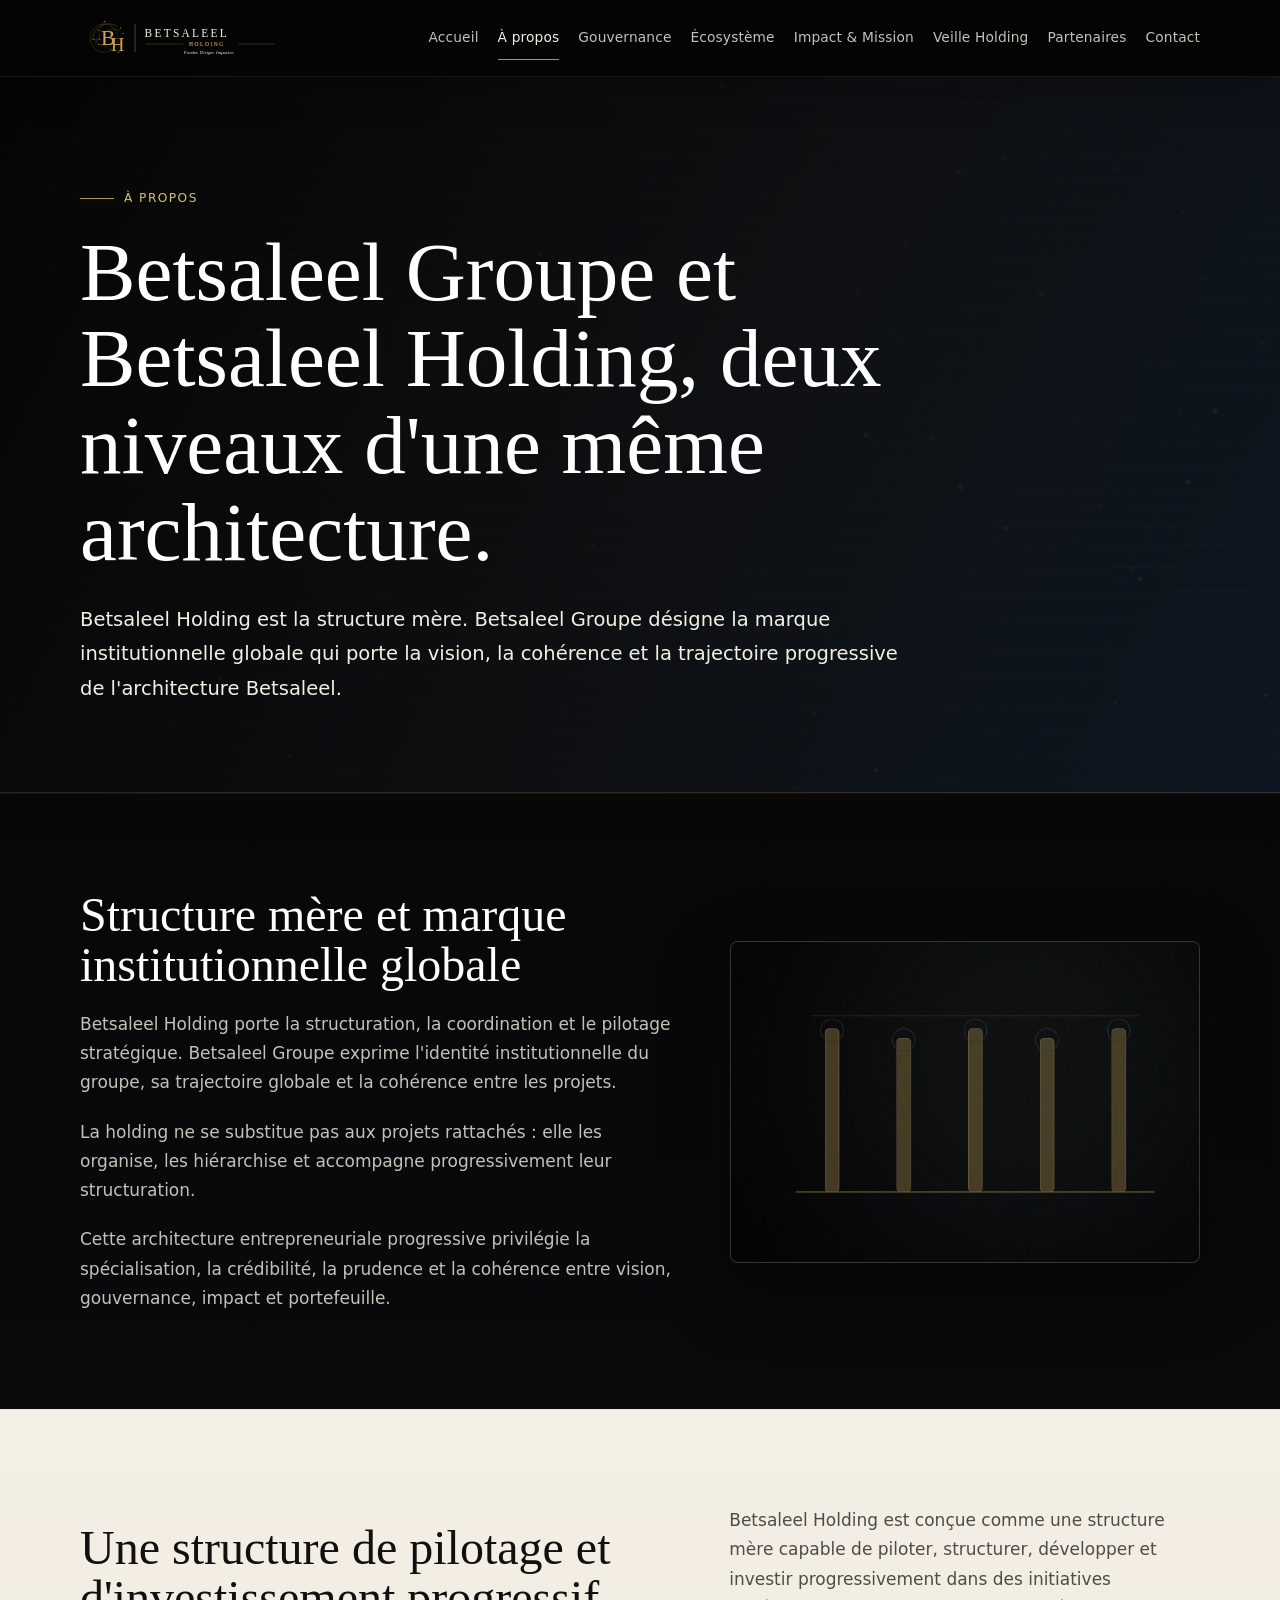
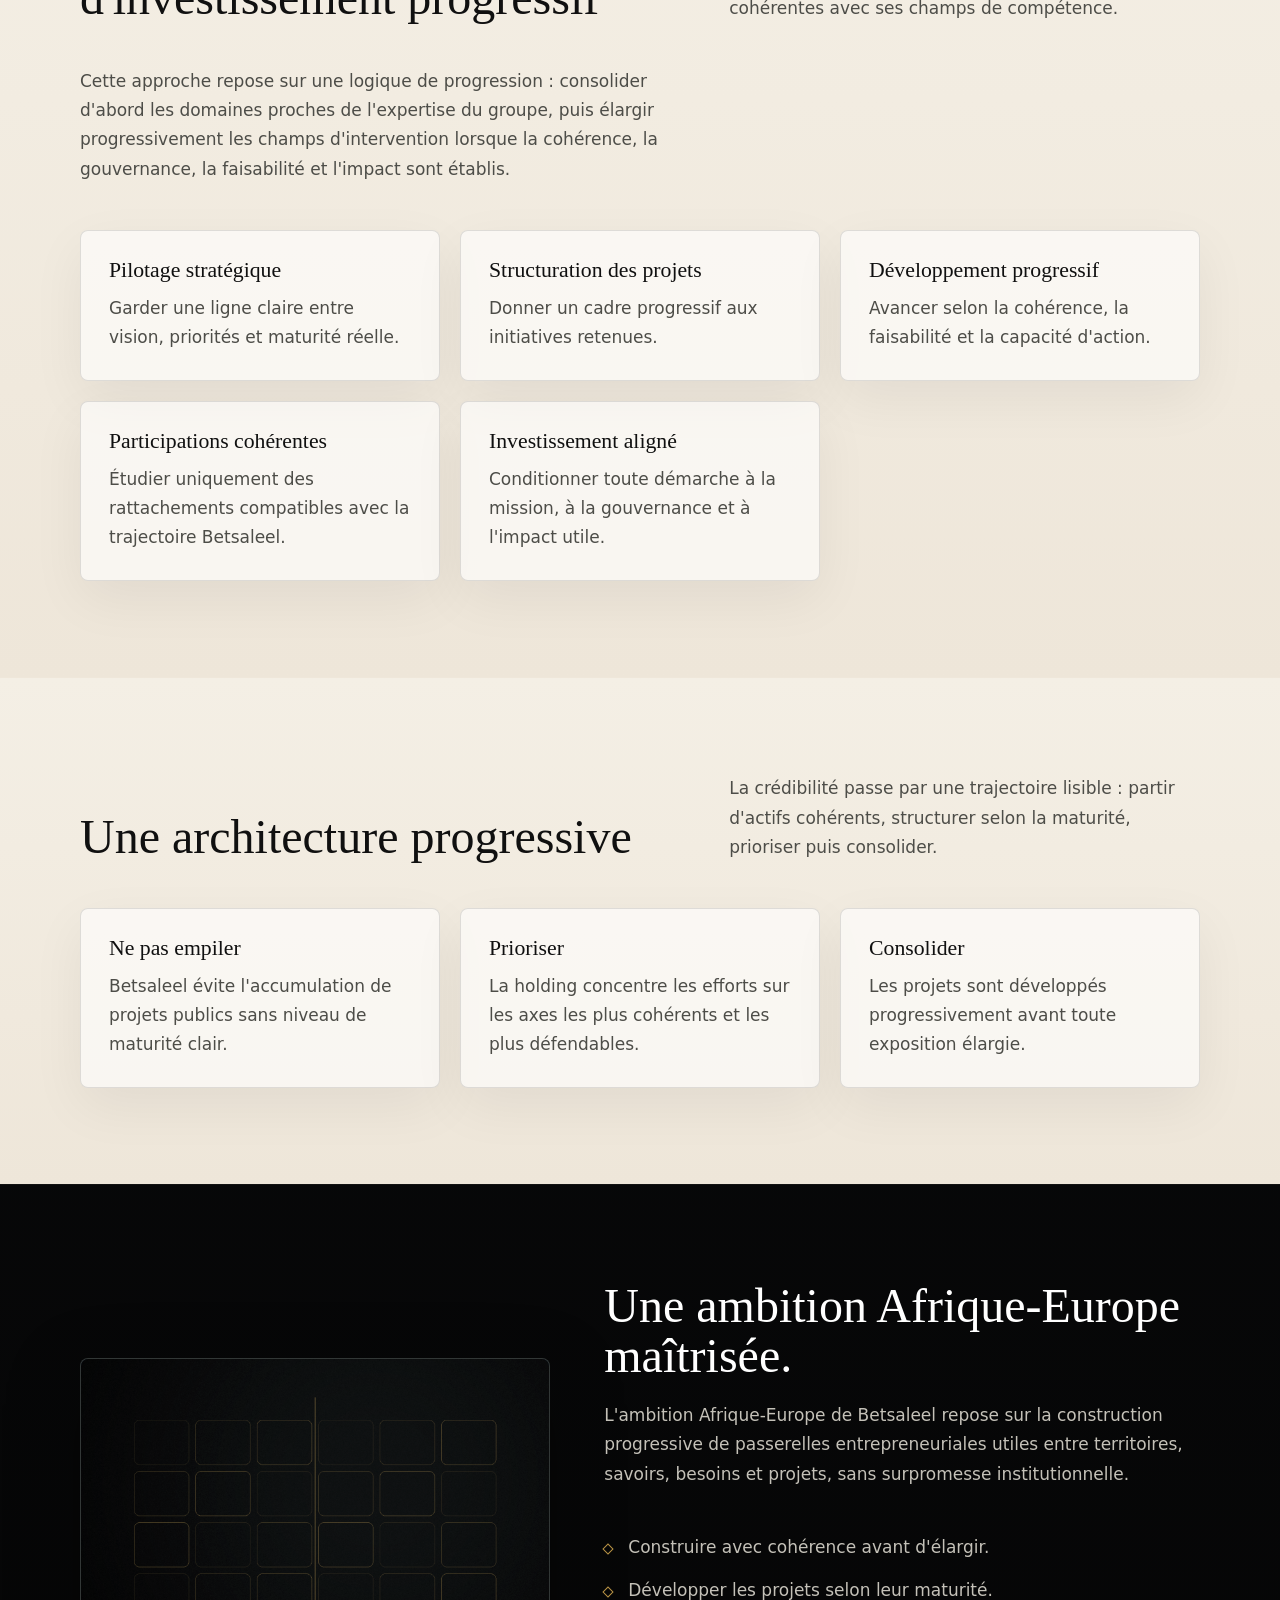
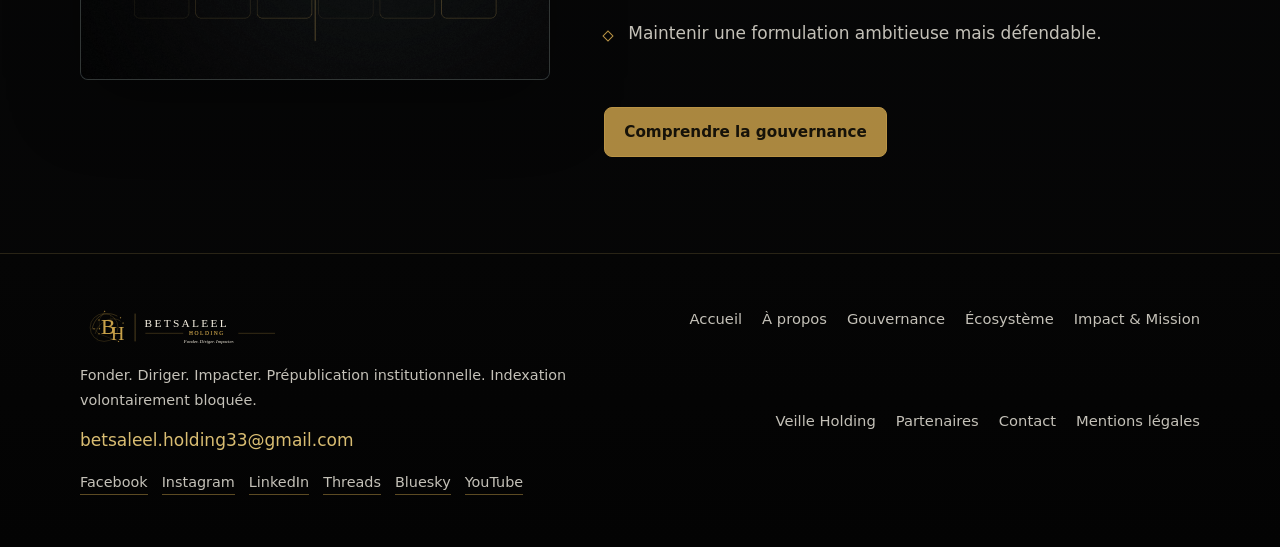
==== commit b1692028: "Clarify Betsaleel progressive investment role" ====
--- a/a-propos.html
+++ b/a-propos.html
@@ -52,6 +52,22 @@
           <p class="muted">Cette architecture entrepreneuriale progressive privilégie la spécialisation, la crédibilité, la prudence et la cohérence entre vision, gouvernance, impact et portefeuille.</p>
         </div>
         <div class="visual"><img src="assets/img/betsaleel_gouvernance.png" alt="Illustration abstraite de gouvernance et de structure"></div>
+      </div>
+    </section>
+    <section class="section light">
+      <div class="section-inner">
+        <div class="section-head">
+          <h2>Une structure de pilotage et d'investissement progressif</h2>
+          <p>Betsaleel Holding est conçue comme une structure mère capable de piloter, structurer, développer et investir progressivement dans des initiatives cohérentes avec ses champs de compétence.</p>
+          <p>Cette approche repose sur une logique de progression : consolider d'abord les domaines proches de l'expertise du groupe, puis élargir progressivement les champs d'intervention lorsque la cohérence, la gouvernance, la faisabilité et l'impact sont établis.</p>
+        </div>
+        <div class="grid three">
+          <article class="card"><h3>Pilotage stratégique</h3><p class="muted">Garder une ligne claire entre vision, priorités et maturité réelle.</p></article>
+          <article class="card"><h3>Structuration des projets</h3><p class="muted">Donner un cadre progressif aux initiatives retenues.</p></article>
+          <article class="card"><h3>Développement progressif</h3><p class="muted">Avancer selon la cohérence, la faisabilité et la capacité d'action.</p></article>
+          <article class="card"><h3>Participations cohérentes</h3><p class="muted">Étudier uniquement des rattachements compatibles avec la trajectoire Betsaleel.</p></article>
+          <article class="card"><h3>Investissement aligné</h3><p class="muted">Conditionner toute démarche à la mission, à la gouvernance et à l'impact utile.</p></article>
+        </div>
       </div>
     </section>
     <section class="section light">
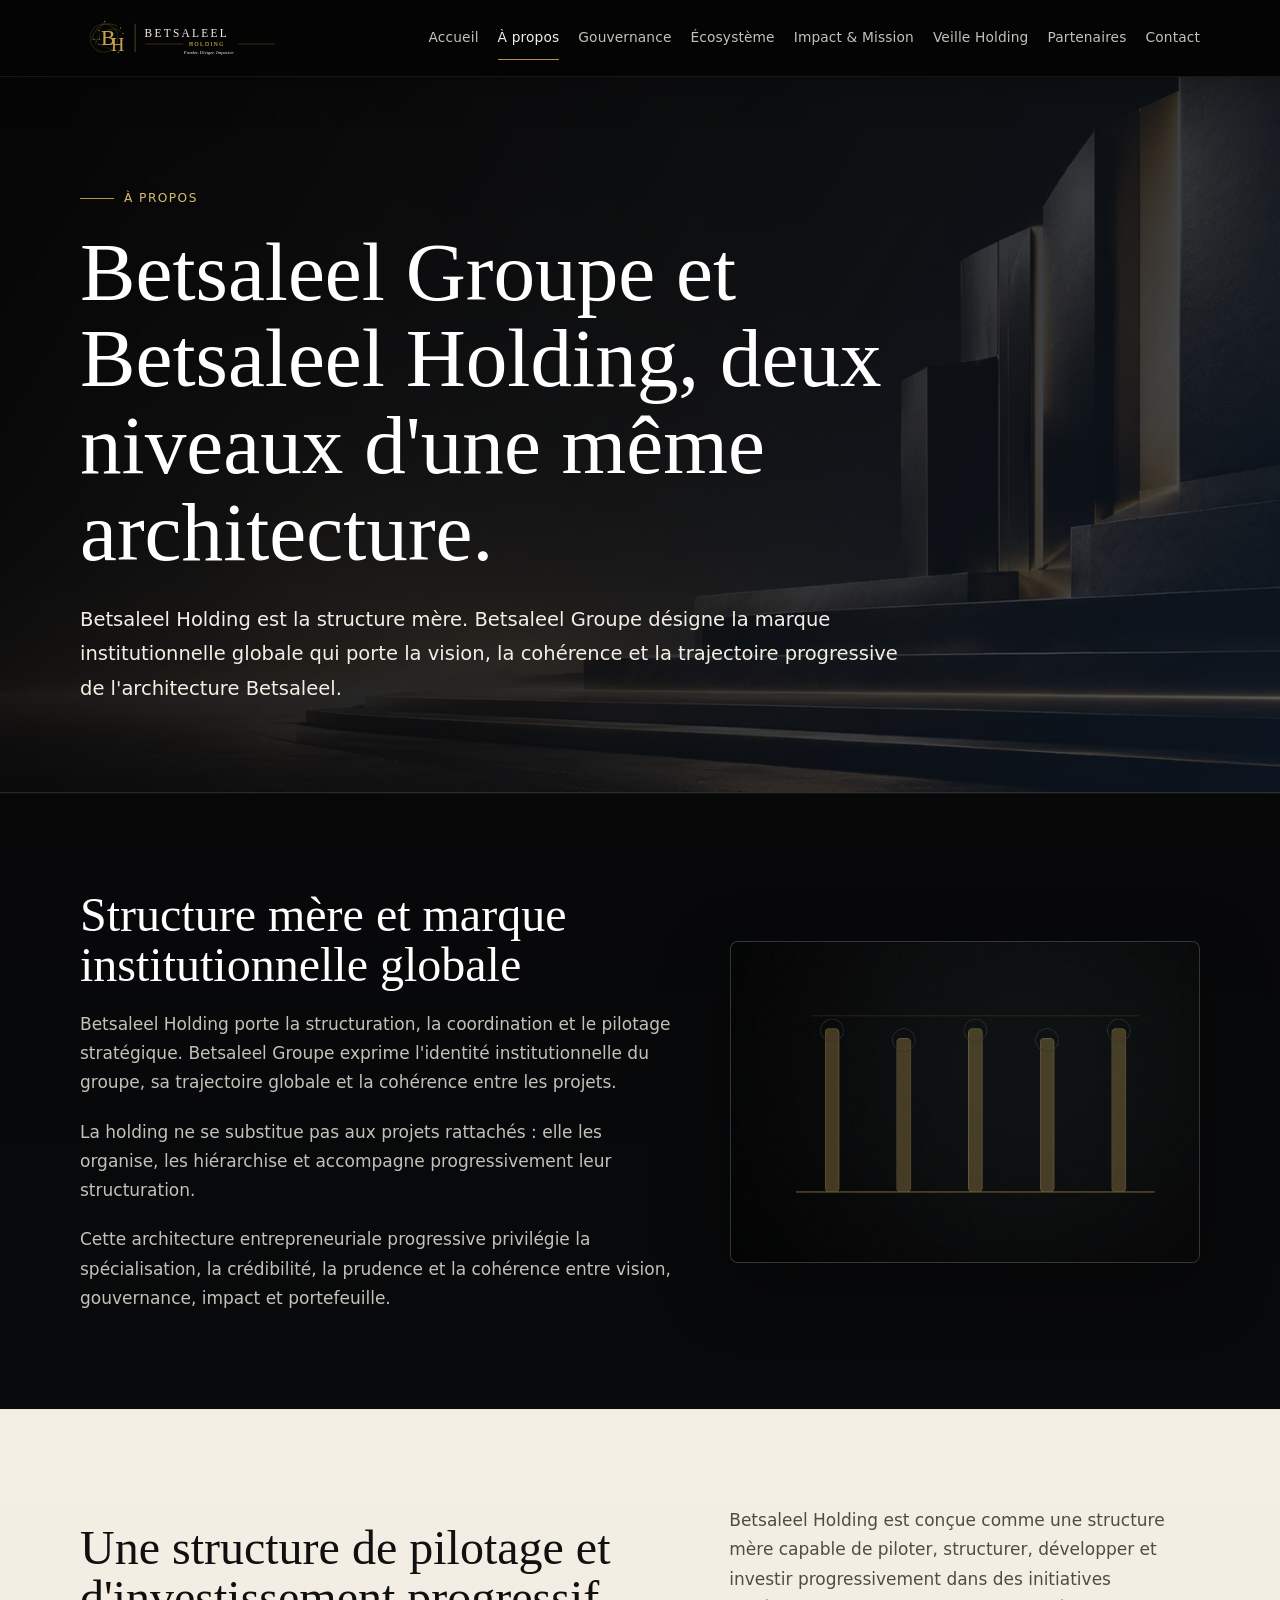
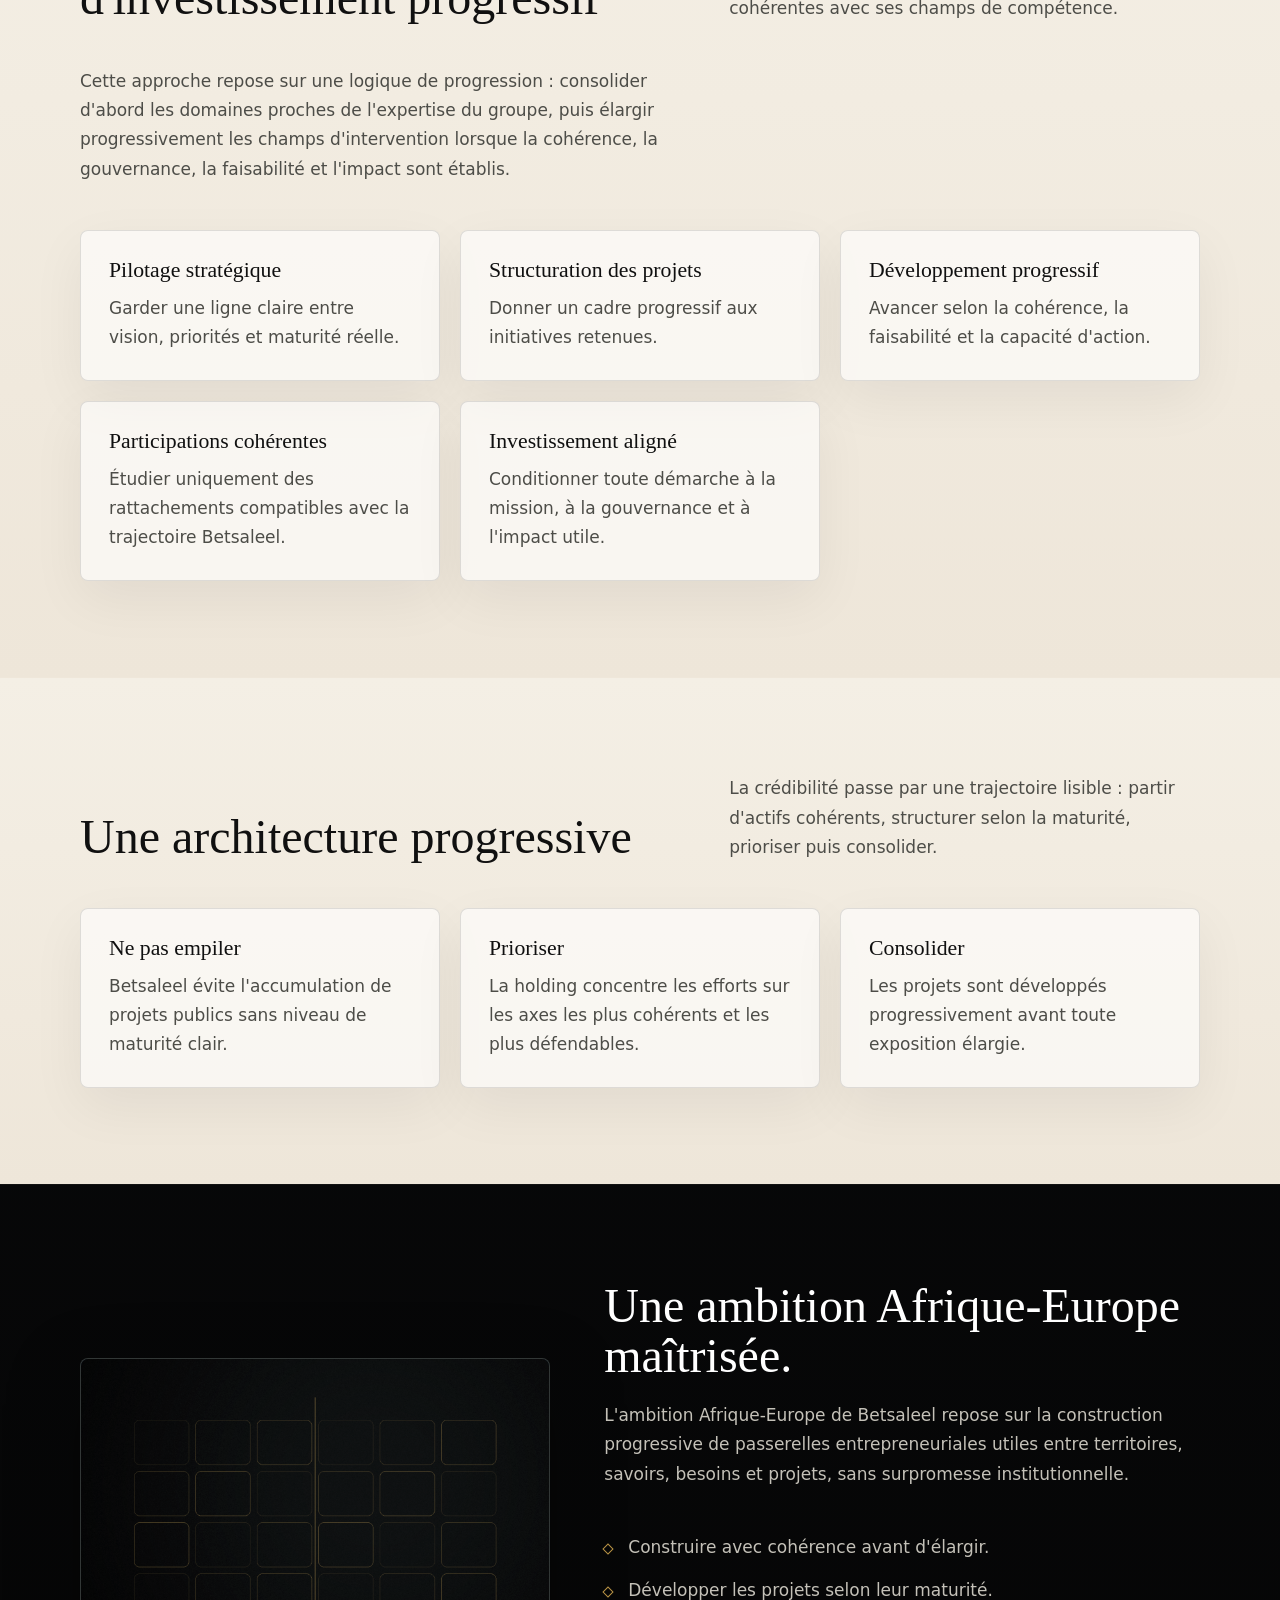
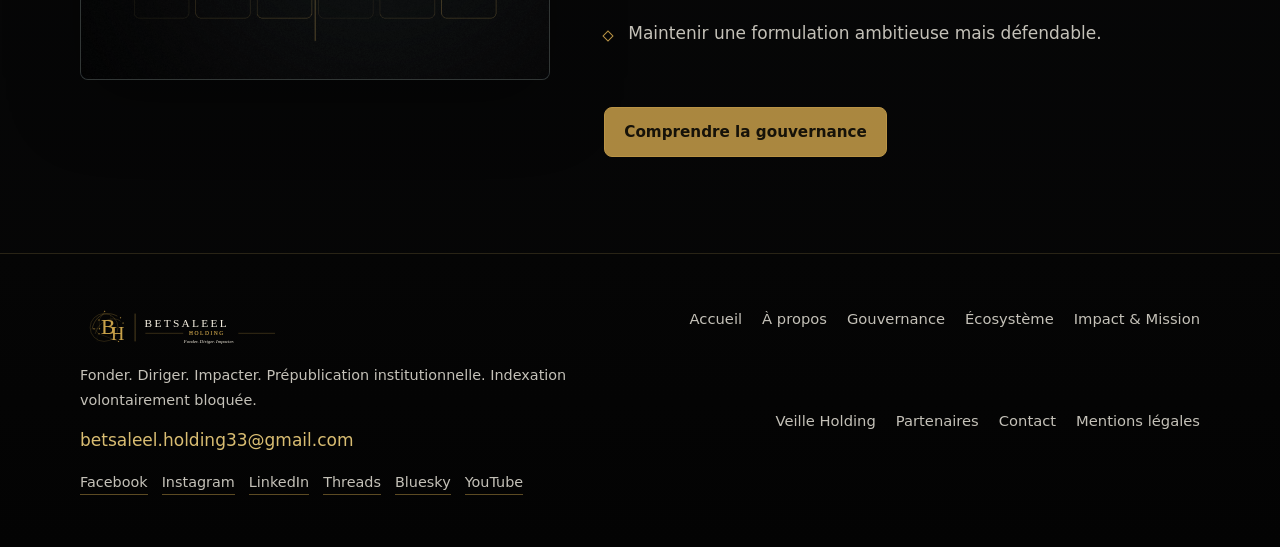
==== commit 35aab8ae: "Integrate Betsaleel premium page hero visuals" ====
--- a/a-propos.html
+++ b/a-propos.html
@@ -36,7 +36,7 @@
     </div>
   </header>
   <main>
-    <section class="page-hero">
+    <section class="page-hero page-about">
       <div class="page-hero-inner">
         <p class="eyebrow">À propos</p>
         <h1>Betsaleel Groupe et Betsaleel Holding, deux niveaux d'une même architecture.</h1>
--- a/assets/css/style.css
+++ b/assets/css/style.css
@@ -348,6 +348,38 @@
   max-width: 840px;
 }
 
+.hero-home {
+  --hero-image: url("../img/pages/hero-accueil-betsaleel.webp");
+}
+
+.page-about {
+  --page-image: url("../img/pages/hero-a-propos-betsaleel.webp");
+}
+
+.page-governance {
+  --page-image: url("../img/pages/hero-gouvernance-betsaleel.webp");
+}
+
+.page-ecosystem {
+  --page-image: url("../img/pages/hero-ecosysteme-betsaleel.webp");
+}
+
+.page-impact {
+  --page-image: url("../img/pages/hero-impact-mission-betsaleel.webp");
+}
+
+.page-watch {
+  --page-image: url("../img/pages/hero-veille-holding-betsaleel.webp");
+}
+
+.page-partners {
+  --page-image: url("../img/pages/hero-partenaires-betsaleel.webp");
+}
+
+.page-contact {
+  --page-image: url("../img/pages/hero-contact-betsaleel.webp");
+}
+
 .section {
   padding: 96px 0;
   border-top: 1px solid rgba(244, 239, 229, 0.045);
